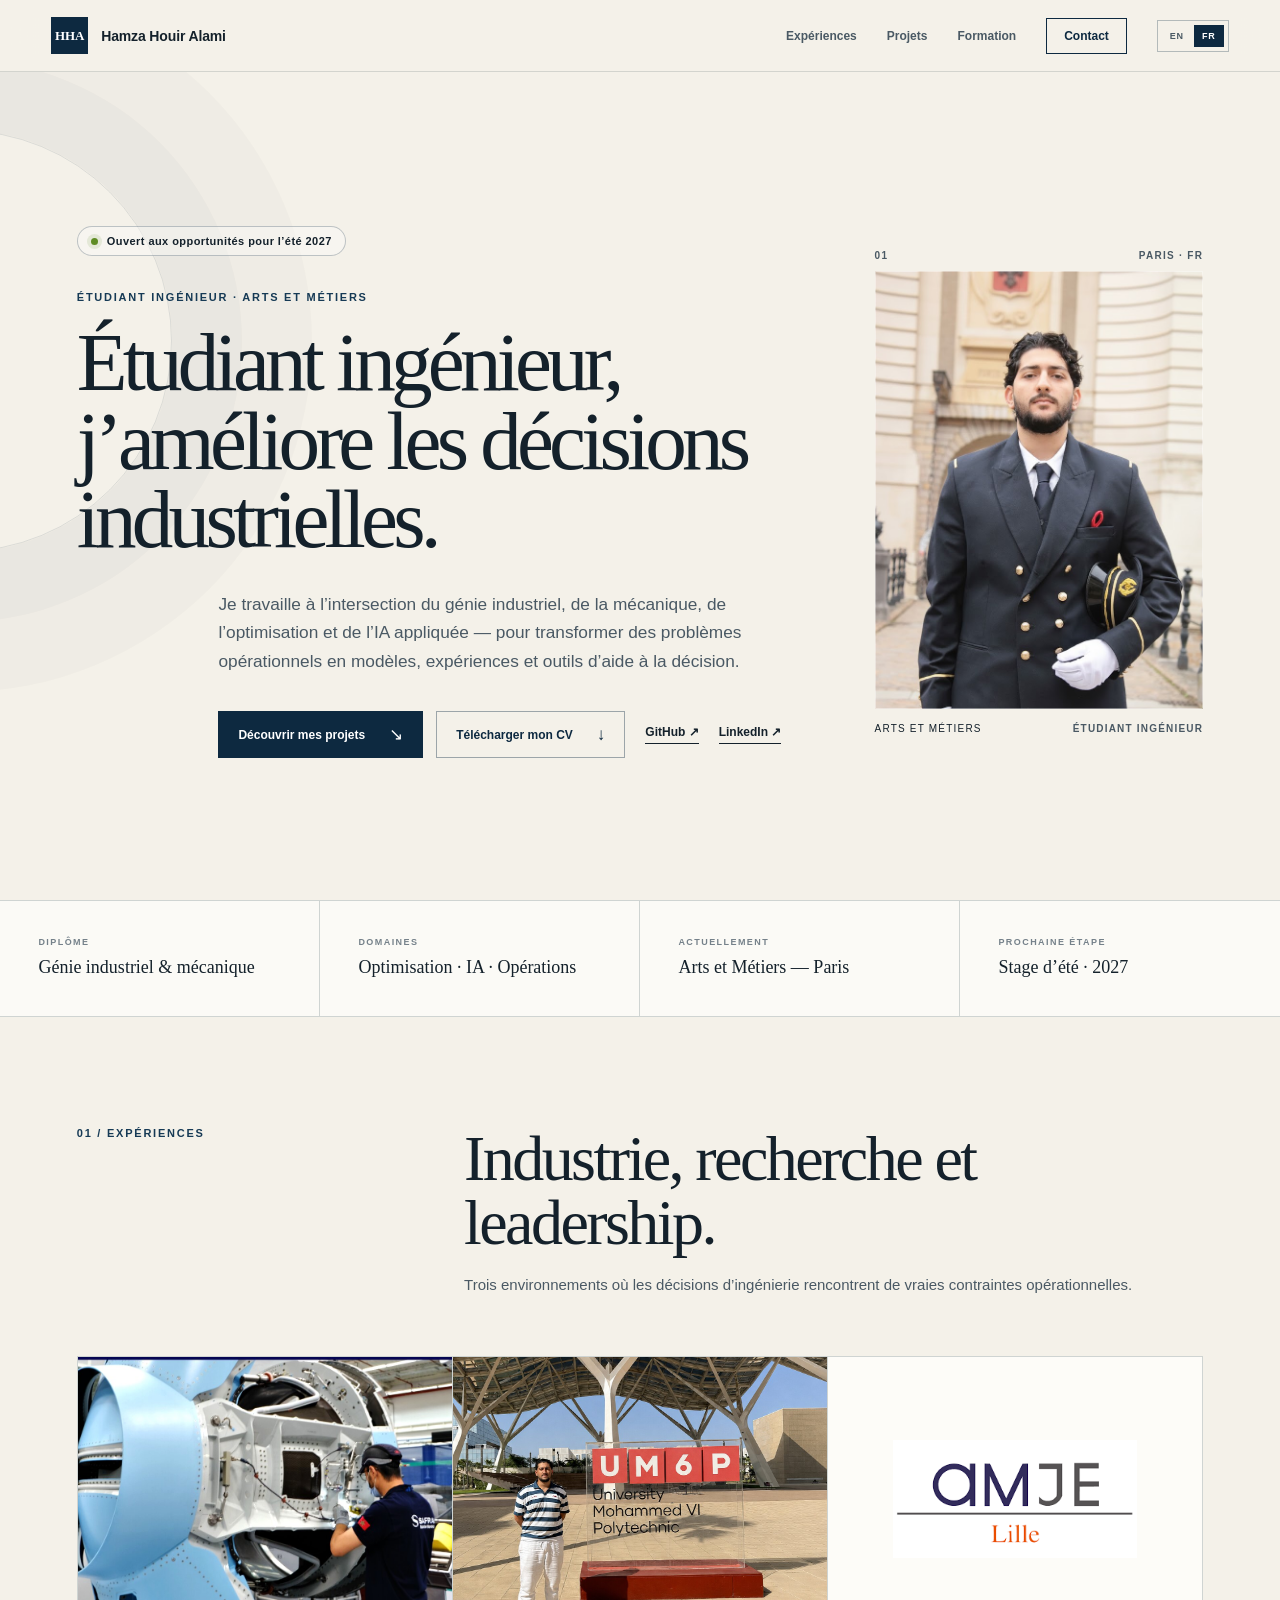
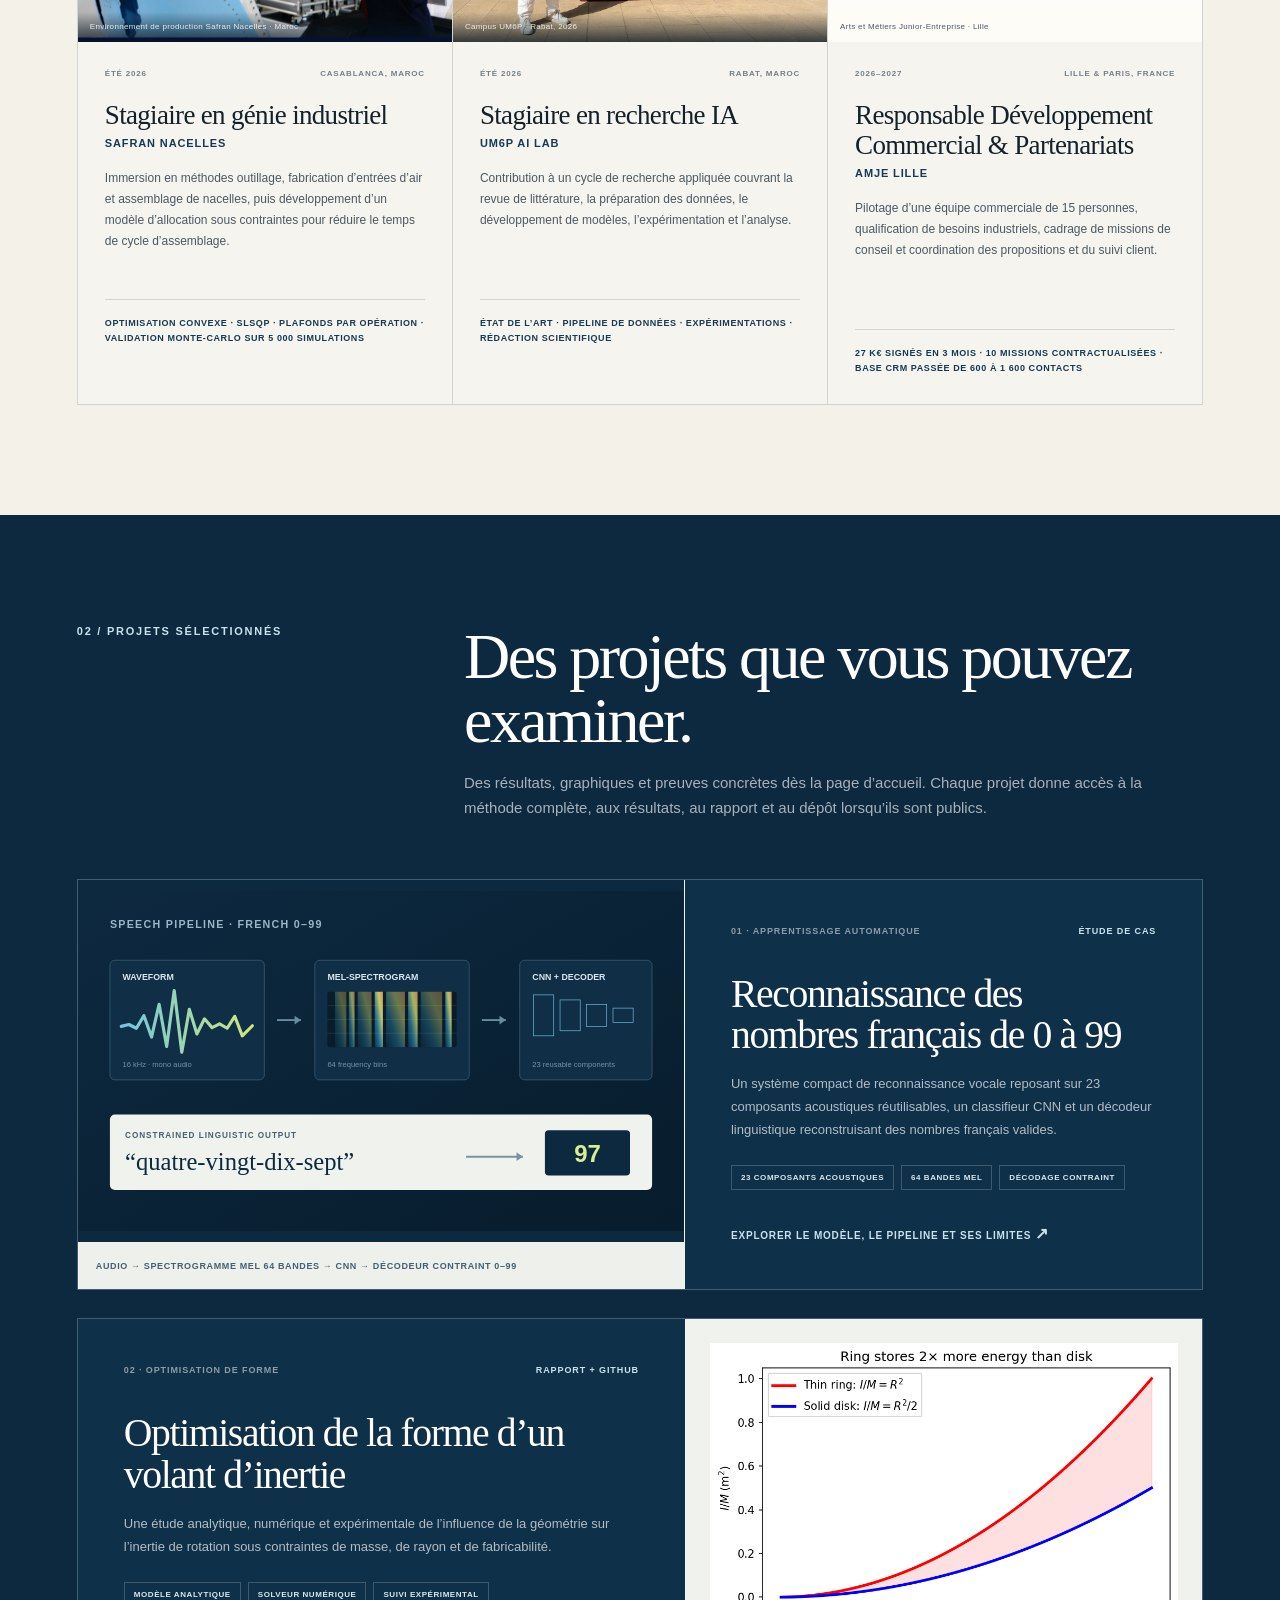
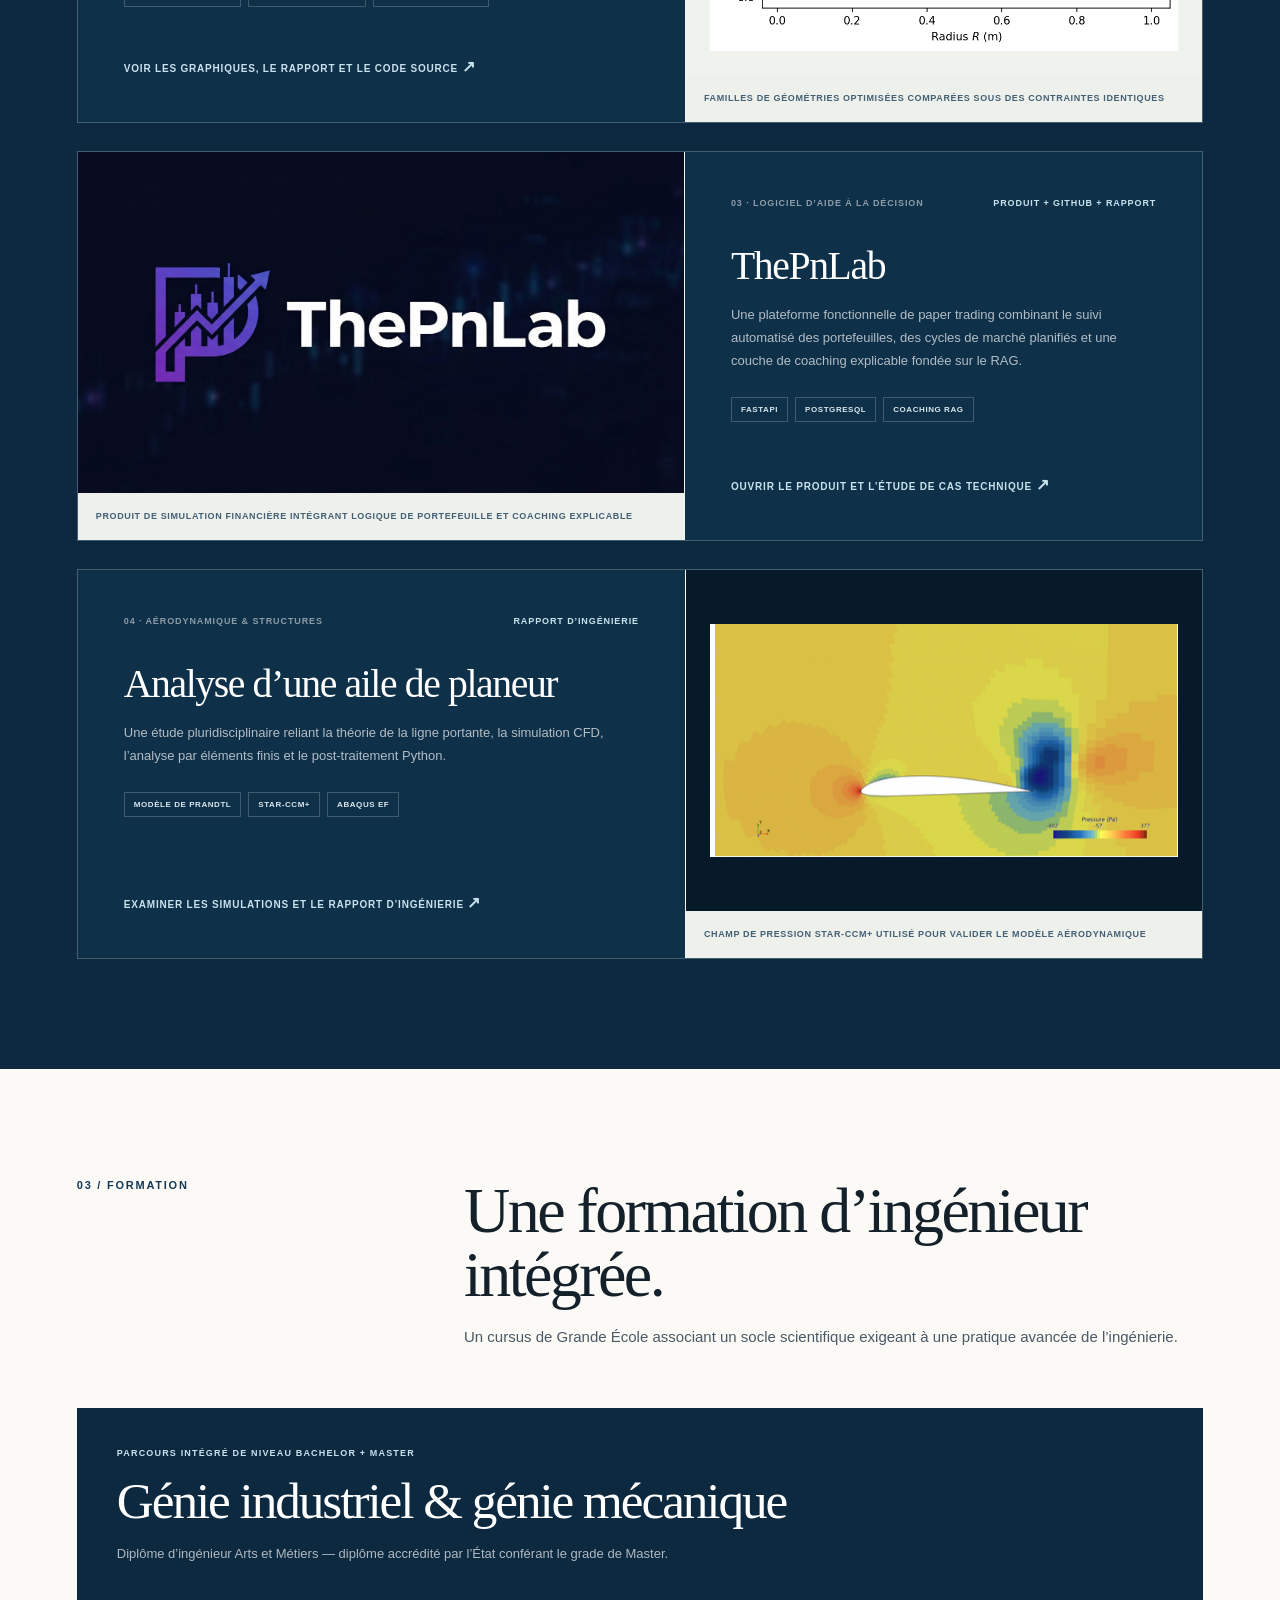
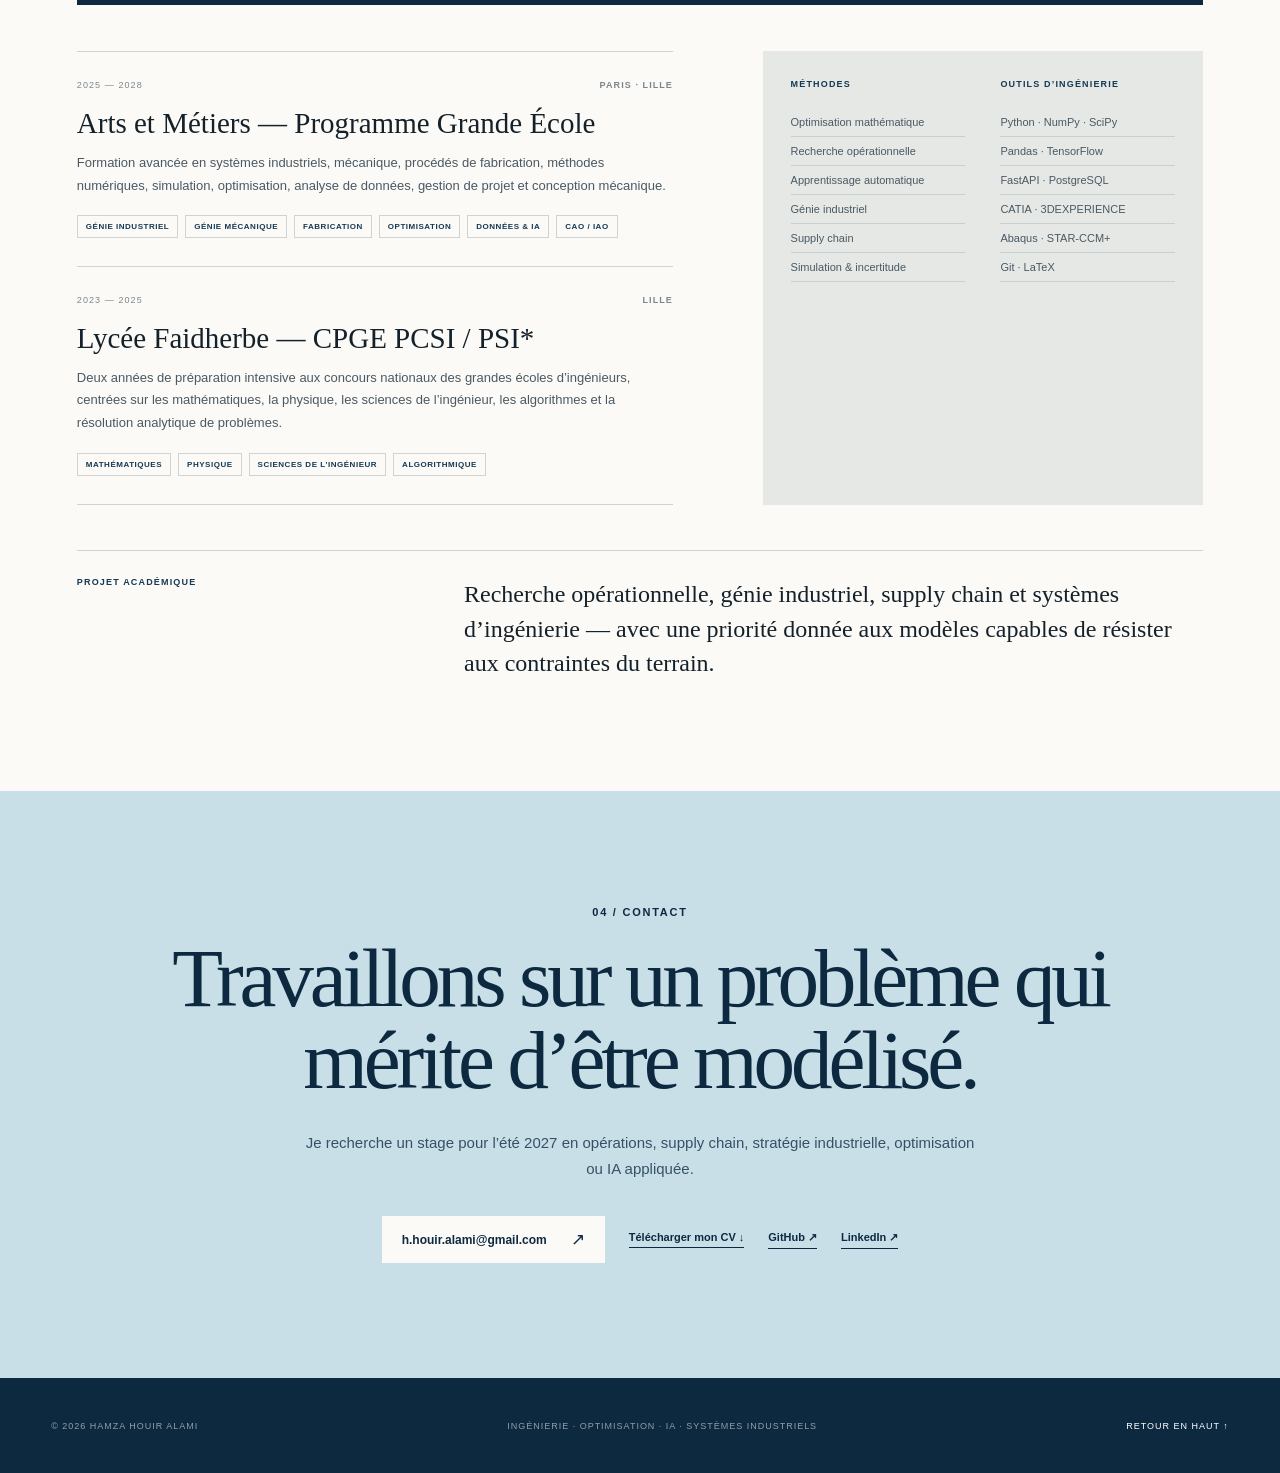
==== fr/index.html @ a4785468 "Add bilingual navigation and downloadable resume" ====
<!doctype html>
<html lang="fr">
<head>
  <meta charset="utf-8">
  <meta name="viewport" content="width=device-width, initial-scale=1">
  <title>Hamza Houir Alami — Étudiant ingénieur</title>
  <meta name="description" content="Étudiant ingénieur à Arts et Métiers, spécialisé en génie industriel, mécanique, optimisation et intelligence artificielle appliquée.">
  <meta name="theme-color" content="#0d2940">
  <meta property="og:title" content="Hamza Houir Alami — Étudiant ingénieur">
  <meta property="og:description" content="Génie industriel, mécanique, optimisation et intelligence artificielle appliquée.">
  <meta property="og:type" content="website">
  <meta property="og:url" content="https://hamza-67.github.io/fr/">
  <meta property="og:image" content="../hamza.jpg">
  <meta name="twitter:card" content="summary_large_image">
  <link rel="alternate" hreflang="en" href="https://hamza-67.github.io/">
  <link rel="alternate" hreflang="fr" href="https://hamza-67.github.io/fr/">
  <link rel="alternate" hreflang="x-default" href="https://hamza-67.github.io/">
  <link rel="stylesheet" href="../styles.css?v=7">
  <script type="application/ld+json">
  {
    "@context": "https://schema.org",
    "@type": "Person",
    "name": "Hamza Houir Alami",
    "jobTitle": "Étudiant ingénieur",
    "email": "mailto:h.houir.alami@gmail.com",
    "url": "https://hamza-67.github.io/fr/",
    "sameAs": ["https://github.com/Hamza-67", "https://fr.linkedin.com/in/hamza-houir-alami-016a88372"],
    "affiliation": {"@type": "CollegeOrUniversity", "name": "Arts et Métiers"},
    "knowsAbout": ["Génie industriel", "Génie mécanique", "Recherche opérationnelle", "Intelligence artificielle", "Optimisation", "Supply chain"]
  }
  </script>
</head>
<body>
  <a class="skip-link" href="#main">Aller au contenu</a>
  <header class="site-header">
    <a class="brand" href="#top" aria-label="Hamza Houir Alami — accueil"><span>HHA</span><strong>Hamza Houir Alami</strong></a>
    <nav aria-label="Navigation principale">
      <a href="#experience">Expériences</a><a href="#work">Projets</a><a href="#academics">Formation</a><a class="nav-contact" href="mailto:h.houir.alami@gmail.com">Contact</a>
      <span class="language-switch" aria-label="Langue"><a href="/" lang="en">EN</a><a class="active" href="/fr/" lang="fr" aria-current="page">FR</a></span>
    </nav>
  </header>

  <main id="main">
    <section class="hero" id="top">
      <div class="hero-copy">
        <div class="status-pill"><i></i> Ouvert aux opportunités pour l’été 2027</div>
        <p class="kicker">Étudiant ingénieur · Arts et Métiers</p>
        <h1>Étudiant ingénieur, j’améliore les décisions industrielles.</h1>
        <p class="hero-lead">Je travaille à l’intersection du génie industriel, de la mécanique, de l’optimisation et de l’IA appliquée — pour transformer des problèmes opérationnels en modèles, expériences et outils d’aide à la décision.</p>
        <div class="hero-actions">
          <a class="button button-primary" href="#work">Découvrir mes projets <span>↘</span></a>
          <a class="button button-secondary" href="../assets/Hamza_Houir_Alami_CV.pdf" download>Télécharger mon CV <span>↓</span></a>
          <a class="text-link" href="https://github.com/Hamza-67" target="_blank" rel="noreferrer">GitHub ↗</a>
          <a class="text-link" href="https://fr.linkedin.com/in/hamza-houir-alami-016a88372" target="_blank" rel="noreferrer">LinkedIn ↗</a>
        </div>
      </div>
      <div class="hero-portrait-wrap">
        <div class="portrait-index"><span>01</span><span>PARIS · FR</span></div>
        <div class="portrait-frame"><img src="../hamza.jpg" alt="Hamza Houir Alami"></div>
        <div class="portrait-caption"><span>Arts et Métiers</span><strong>Étudiant ingénieur</strong></div>
      </div>
    </section>

    <section class="proof-strip" aria-label="Résumé du profil">
      <div><span>Diplôme</span><strong>Génie industriel &amp; mécanique</strong></div>
      <div><span>Domaines</span><strong>Optimisation · IA · Opérations</strong></div>
      <div><span>Actuellement</span><strong>Arts et Métiers — Paris</strong></div>
      <div><span>Prochaine étape</span><strong>Stage d’été · 2027</strong></div>
    </section>

    <section class="section" id="experience">
      <div class="section-heading">
        <p>01 / Expériences</p><h2>Industrie, recherche et leadership.</h2><span>Trois environnements où les décisions d’ingénierie rencontrent de vraies contraintes opérationnelles.</span>
      </div>
      <div class="experience-cards">
        <article class="experience-card">
          <figure class="experience-media">
            <img src="../assets/experience-safran.jpg" alt="Technicien Safran Nacelles travaillant sur une nacelle d’avion" loading="lazy">
            <figcaption>Environnement de production Safran Nacelles · Maroc</figcaption>
          </figure>
          <div class="experience-card-copy">
            <div class="experience-meta"><span>Été 2026</span><span>Casablanca, Maroc</span></div>
            <h3>Stagiaire en génie industriel</h3><p class="experience-org">Safran Nacelles</p>
            <p>Immersion en méthodes outillage, fabrication d’entrées d’air et assemblage de nacelles, puis développement d’un modèle d’allocation sous contraintes pour réduire le temps de cycle d’assemblage.</p>
            <strong>Optimisation convexe · SLSQP · plafonds par opération · validation Monte-Carlo sur 5 000 simulations</strong>
          </div>
        </article>

        <article class="experience-card">
          <figure class="experience-media experience-media-portrait">
            <img src="../assets/experience-um6p.jpg" alt="Hamza Houir Alami sur le campus de l’UM6P à Rabat" loading="lazy">
            <figcaption>Campus UM6P · Rabat, 2026</figcaption>
          </figure>
          <div class="experience-card-copy">
            <div class="experience-meta"><span>Été 2026</span><span>Rabat, Maroc</span></div>
            <h3>Stagiaire en recherche IA</h3><p class="experience-org">UM6P AI Lab</p>
            <p>Contribution à un cycle de recherche appliquée couvrant la revue de littérature, la préparation des données, le développement de modèles, l’expérimentation et l’analyse.</p>
            <strong>État de l’art · pipeline de données · expérimentations · rédaction scientifique</strong>
          </div>
        </article>

        <article class="experience-card">
          <figure class="experience-media experience-media-logo">
            <img src="../assets/experience-amje.png" alt="Logo AMJE Lille" loading="lazy">
            <figcaption>Arts et Métiers Junior-Entreprise · Lille</figcaption>
          </figure>
          <div class="experience-card-copy">
            <div class="experience-meta"><span>2026–2027</span><span>Lille &amp; Paris, France</span></div>
            <h3>Responsable Développement Commercial &amp; Partenariats</h3><p class="experience-org">AMJE Lille</p>
            <p>Pilotage d’une équipe commerciale de 15 personnes, qualification de besoins industriels, cadrage de missions de conseil et coordination des propositions et du suivi client.</p>
            <strong>27 k€ signés en 3 mois · 10 missions contractualisées · base CRM passée de 600 à 1 600 contacts</strong>
          </div>
        </article>
      </div>
    </section>

    <section class="section work-section" id="work">
      <div class="section-heading light">
        <p>02 / Projets sélectionnés</p><h2>Des projets que vous pouvez examiner.</h2><span>Des résultats, graphiques et preuves concrètes dès la page d’accueil. Chaque projet donne accès à la méthode complète, aux résultats, au rapport et au dépôt lorsqu’ils sont publics.</span>
      </div>
      <div class="project-showcase">
        <a class="project-feature" href="projects/speech-recognition.html">
          <figure class="project-feature-media project-feature-graphic">
            <img src="../assets/cnn-mel-pipeline.svg" alt="Onde audio transformée en spectrogramme mel puis décodée par un CNN" loading="lazy">
            <figcaption>Audio → spectrogramme mel 64 bandes → CNN → décodeur contraint 0–99</figcaption>
          </figure>
          <div class="project-feature-copy"><div class="project-feature-meta"><span>01 · Apprentissage automatique</span><b>Étude de cas</b></div><h3>Reconnaissance des nombres français de 0 à 99</h3><p>Un système compact de reconnaissance vocale reposant sur 23 composants acoustiques réutilisables, un classifieur CNN et un décodeur linguistique reconstruisant des nombres français valides.</p><ul><li>23 composants acoustiques</li><li>64 bandes mel</li><li>Décodage contraint</li></ul><strong>Explorer le modèle, le pipeline et ses limites <em>↗</em></strong></div>
        </a>

        <a class="project-feature project-feature-reverse" href="projects/flywheel.html">
          <figure class="project-feature-media project-feature-graphic">
            <img src="../assets/flywheel-shapes.png" alt="Comparaison de géométries optimisées de volant d’inertie" loading="lazy">
            <figcaption>Familles de géométries optimisées comparées sous des contraintes identiques</figcaption>
          </figure>
          <div class="project-feature-copy"><div class="project-feature-meta"><span>02 · Optimisation de forme</span><b>Rapport + GitHub</b></div><h3>Optimisation de la forme d’un volant d’inertie</h3><p>Une étude analytique, numérique et expérimentale de l’influence de la géométrie sur l’inertie de rotation sous contraintes de masse, de rayon et de fabricabilité.</p><ul><li>Modèle analytique</li><li>Solveur numérique</li><li>Suivi expérimental</li></ul><strong>Voir les graphiques, le rapport et le code source <em>↗</em></strong></div>
        </a>

        <a class="project-feature" href="projects/thepnlab.html">
          <figure class="project-feature-media project-feature-photo">
            <img src="../assets/thepnlab-cover.jpg" alt="Interface de la plateforme de simulation ThePnLab" loading="lazy">
            <figcaption>Produit de simulation financière intégrant logique de portefeuille et coaching explicable</figcaption>
          </figure>
          <div class="project-feature-copy"><div class="project-feature-meta"><span>03 · Logiciel d’aide à la décision</span><b>Produit + GitHub + rapport</b></div><h3>ThePnLab</h3><p>Une plateforme fonctionnelle de paper trading combinant le suivi automatisé des portefeuilles, des cycles de marché planifiés et une couche de coaching explicable fondée sur le RAG.</p><ul><li>FastAPI</li><li>PostgreSQL</li><li>Coaching RAG</li></ul><strong>Ouvrir le produit et l’étude de cas technique <em>↗</em></strong></div>
        </a>

        <a class="project-feature project-feature-reverse" href="projects/glider.html">
          <figure class="project-feature-media project-feature-graphic project-feature-dark">
            <img src="../assets/glider-cfd.png" alt="Distribution de pression STAR-CCM+ autour d’une aile de planeur" loading="lazy">
            <figcaption>Champ de pression STAR-CCM+ utilisé pour valider le modèle aérodynamique</figcaption>
          </figure>
          <div class="project-feature-copy"><div class="project-feature-meta"><span>04 · Aérodynamique &amp; structures</span><b>Rapport d’ingénierie</b></div><h3>Analyse d’une aile de planeur</h3><p>Une étude pluridisciplinaire reliant la théorie de la ligne portante, la simulation CFD, l’analyse par éléments finis et le post-traitement Python.</p><ul><li>Modèle de Prandtl</li><li>STAR-CCM+</li><li>Abaqus EF</li></ul><strong>Examiner les simulations et le rapport d’ingénierie <em>↗</em></strong></div>
        </a>
      </div>
    </section>

    <section class="section academics-section" id="academics">
      <div class="section-heading"><p>03 / Formation</p><h2>Une formation d’ingénieur intégrée.</h2><span>Un cursus de Grande École associant un socle scientifique exigeant à une pratique avancée de l’ingénierie.</span></div>
      <div class="degree-banner">
        <span>Parcours intégré de niveau Bachelor + Master</span><h3>Génie industriel &amp; génie mécanique</h3><p>Diplôme d’ingénieur Arts et Métiers — diplôme accrédité par l’État conférant le grade de Master.</p>
      </div>
      <div class="academics-grid">
        <div class="education-list">
          <article>
            <div><span>2025 — 2028</span><b>Paris · Lille</b></div><h3>Arts et Métiers — Programme Grande École</h3>
            <p>Formation avancée en systèmes industriels, mécanique, procédés de fabrication, méthodes numériques, simulation, optimisation, analyse de données, gestion de projet et conception mécanique.</p>
            <ul class="academic-tags"><li>Génie industriel</li><li>Génie mécanique</li><li>Fabrication</li><li>Optimisation</li><li>Données &amp; IA</li><li>CAO / IAO</li></ul>
          </article>
          <article>
            <div><span>2023 — 2025</span><b>Lille</b></div><h3>Lycée Faidherbe — CPGE PCSI / PSI*</h3>
            <p>Deux années de préparation intensive aux concours nationaux des grandes écoles d’ingénieurs, centrées sur les mathématiques, la physique, les sciences de l’ingénieur, les algorithmes et la résolution analytique de problèmes.</p>
            <ul class="academic-tags"><li>Mathématiques</li><li>Physique</li><li>Sciences de l’ingénieur</li><li>Algorithmique</li></ul>
          </article>
        </div>
        <aside class="skills-panel" aria-label="Compétences académiques">
          <div><span>Méthodes</span><ul><li>Optimisation mathématique</li><li>Recherche opérationnelle</li><li>Apprentissage automatique</li><li>Génie industriel</li><li>Supply chain</li><li>Simulation &amp; incertitude</li></ul></div>
          <div><span>Outils d’ingénierie</span><ul><li>Python · NumPy · SciPy</li><li>Pandas · TensorFlow</li><li>FastAPI · PostgreSQL</li><li>CATIA · 3DEXPERIENCE</li><li>Abaqus · STAR-CCM+</li><li>Git · LaTeX</li></ul></div>
        </aside>
      </div>
      <div class="graduate-note"><span>Projet académique</span><p>Recherche opérationnelle, génie industriel, supply chain et systèmes d’ingénierie — avec une priorité donnée aux modèles capables de résister aux contraintes du terrain.</p></div>
    </section>

    <section class="contact-section" id="contact">
      <p>04 / Contact</p><h2>Travaillons sur un problème qui mérite d’être modélisé.</h2><p class="contact-copy">Je recherche un stage pour l’été 2027 en opérations, supply chain, stratégie industrielle, optimisation ou IA appliquée.</p>
      <div class="contact-actions"><a class="button button-light" href="mailto:h.houir.alami@gmail.com">h.houir.alami@gmail.com <span>↗</span></a><a href="../assets/Hamza_Houir_Alami_CV.pdf" download>Télécharger mon CV ↓</a><a href="https://github.com/Hamza-67" target="_blank" rel="noreferrer">GitHub ↗</a><a href="https://fr.linkedin.com/in/hamza-houir-alami-016a88372" target="_blank" rel="noreferrer">LinkedIn ↗</a></div>
    </section>
  </main>

  <footer><span>© 2026 Hamza Houir Alami</span><span>Ingénierie · Optimisation · IA · Systèmes industriels</span><a href="#top">Retour en haut ↑</a></footer>
</body>
</html>
---- styles.css ----
:root {
  --ink: #14212b;
  --ink-soft: #4a5964;
  --paper: #f4f1e9;
  --paper-light: #fbfaf6;
  --navy: #0d2940;
  --navy-2: #163a55;
  --blue: #5d9fbe;
  --blue-light: #c8e2ed;
  --line: #cfd4d2;
  --lime: #c8df87;
  --white: #fff;
  --serif: Georgia, "Times New Roman", serif;
  --sans: Arial, Helvetica, sans-serif;
}

* { box-sizing: border-box; }
html { scroll-behavior: smooth; }
body { margin: 0; background: var(--paper); color: var(--ink); font-family: var(--sans); }
a { color: inherit; text-decoration: none; }
img { display: block; max-width: 100%; }
button, a { -webkit-tap-highlight-color: transparent; }

.skip-link { position: fixed; top: 10px; left: 10px; z-index: 100; padding: 10px 14px; background: var(--navy); color: white; font-size: 12px; font-weight: 700; transform: translateY(-160%); }
.skip-link:focus { transform: translateY(0); }

.site-header { position: sticky; top: 0; z-index: 30; height: 72px; padding: 0 4vw; display: flex; align-items: center; justify-content: space-between; background: rgba(244,241,233,.93); border-bottom: 1px solid rgba(20,33,43,.14); backdrop-filter: blur(16px); }
.brand { display: flex; align-items: center; gap: 13px; }
.brand > span { width: 37px; height: 37px; display: grid; place-items: center; background: var(--navy); color: white; font: 600 13px var(--serif); }
.brand strong { font-size: 14px; letter-spacing: -.01em; }
.site-header nav { display: flex; align-items: center; gap: 30px; }
.site-header nav a { font-size: 12px; font-weight: 700; color: var(--ink-soft); }
.site-header nav a:hover { color: var(--navy); }
.language-switch { padding: 4px; display: inline-flex; align-items: center; gap: 2px; border: 1px solid rgba(13,41,64,.28); }
.site-header nav .language-switch a { min-width: 30px; padding: 6px 7px; text-align: center; color: var(--ink-soft); font-size: 9px; letter-spacing: .08em; }
.site-header nav .language-switch a.active { color: white; background: var(--navy); }
.site-header .nav-contact { padding: 10px 17px; border: 1px solid var(--navy); color: var(--navy); }
.site-header .nav-contact:hover { color: white; background: var(--navy); }

.hero { min-height: calc(100vh - 72px); max-width: 1440px; margin: 0 auto; padding: 7vw 6vw 6vw; display: grid; grid-template-columns: minmax(0,1.25fr) minmax(310px,.58fr); align-items: center; gap: 7vw; position: relative; overflow: hidden; }
.hero::before { content: ""; position: absolute; width: 420px; height: 420px; border: 1px solid rgba(13,41,64,.11); border-radius: 50%; left: -250px; top: 7%; box-shadow: 0 0 0 70px rgba(13,41,64,.025), 0 0 0 140px rgba(13,41,64,.02); }
.hero-copy { position: relative; z-index: 2; }
.status-pill { width: max-content; display: flex; align-items: center; gap: 9px; padding: 8px 13px; margin-bottom: 35px; border: 1px solid rgba(13,41,64,.25); border-radius: 999px; font-size: 11px; font-weight: 700; letter-spacing: .04em; background: rgba(255,255,255,.32); }
.status-pill i { width: 7px; height: 7px; background: #5f8c24; border-radius: 50%; box-shadow: 0 0 0 4px rgba(95,140,36,.12); }
.kicker, .section-heading > p, .contact-section > p:first-child { margin: 0 0 20px; color: var(--navy-2); font-size: 11px; font-weight: 800; text-transform: uppercase; letter-spacing: .16em; }
.hero h1 { max-width: 900px; margin: 0; font: 400 clamp(54px,6.5vw,100px)/.94 var(--serif); letter-spacing: -.058em; }
.hero-lead { max-width: 760px; margin: 32px 0 0; padding-left: 20%; color: var(--ink-soft); font: 400 clamp(16px,1.35vw,20px)/1.65 var(--sans); }
.hero-actions { margin: 36px 0 0 20%; display: flex; align-items: center; gap: 13px; flex-wrap: wrap; }
.button { min-height: 47px; padding: 0 19px; display: inline-flex; align-items: center; justify-content: center; gap: 24px; font-size: 12px; font-weight: 800; transition: .2s ease; }
.button span { font-size: 17px; font-weight: 400; }
.button-primary { background: var(--navy); color: white; border: 1px solid var(--navy); }
.button-primary:hover { background: var(--navy-2); transform: translateY(-2px); }
.button-secondary { border: 1px solid rgba(13,41,64,.38); color: var(--navy); }
.button-secondary:hover { background: var(--paper-light); transform: translateY(-2px); }
.text-link { margin-left: 7px; font-size: 12px; font-weight: 800; border-bottom: 1px solid var(--ink); padding-bottom: 4px; }
.hero-portrait-wrap { position: relative; align-self: center; }
.portrait-index { display: flex; justify-content: space-between; margin-bottom: 10px; font-size: 10px; font-weight: 800; letter-spacing: .13em; color: var(--ink-soft); }
.portrait-frame { position: relative; aspect-ratio: 3/4; overflow: hidden; background: #d6d0c4; }
.portrait-frame::after { content: ""; position: absolute; inset: 0; box-shadow: inset 0 0 0 1px rgba(255,255,255,.4); }
.portrait-frame img { width: 100%; height: 100%; object-fit: cover; object-position: 50% 34%; }
.portrait-caption { margin-top: 14px; display: flex; justify-content: space-between; gap: 10px; font-size: 10px; text-transform: uppercase; letter-spacing: .12em; }
.portrait-caption strong { color: var(--ink-soft); }

.proof-strip { display: grid; grid-template-columns: repeat(4,1fr); border-top: 1px solid var(--line); border-bottom: 1px solid var(--line); background: var(--paper-light); }
.proof-strip > div { min-height: 115px; padding: 28px 3vw; display: flex; flex-direction: column; justify-content: center; border-right: 1px solid var(--line); }
.proof-strip > div:last-child { border-right: 0; }
.proof-strip span { margin-bottom: 9px; color: #75818a; font-size: 9px; font-weight: 800; letter-spacing: .16em; text-transform: uppercase; }
.proof-strip strong { font: 400 18px/1.3 var(--serif); }

.section { padding: 110px 6vw; }
.section-heading { max-width: 1180px; margin: 0 auto 58px; display: grid; grid-template-columns: .42fr 1fr; column-gap: 6vw; }
.section-heading > p { grid-row: span 2; }
.section-heading h2 { max-width: 850px; margin: 0 0 17px; font: 400 clamp(44px,5vw,76px)/1 var(--serif); letter-spacing: -.04em; }
.section-heading > span { max-width: 720px; color: var(--ink-soft); font-size: 15px; line-height: 1.7; }

.experience-cards { max-width: 1180px; margin: 0 auto; display: grid; grid-template-columns: repeat(3,1fr); border-top: 1px solid var(--line); border-left: 1px solid var(--line); }
.experience-card { min-width: 0; border-right: 1px solid var(--line); border-bottom: 1px solid var(--line); background: rgba(255,255,255,.2); }
.experience-media { height: 285px; margin: 0; position: relative; overflow: hidden; background: #d8d8d2; }
.experience-media img { width: 100%; height: 100%; object-fit: cover; }
.experience-media-portrait img { object-position: 50% 43%; }
.experience-media-logo { display: grid; place-items: center; padding: 65px; background: #fdfcf8; }
.experience-media-logo img { width: 100%; height: auto; object-fit: contain; }
.experience-media figcaption { position: absolute; left: 0; right: 0; bottom: 0; padding: 9px 12px; color: rgba(255,255,255,.86); background: linear-gradient(transparent,rgba(6,21,32,.78)); font-size: 8px; line-height: 1.4; letter-spacing: .04em; }
.experience-media-logo figcaption { color: var(--ink-soft); background: rgba(253,252,248,.92); }
.experience-media figcaption a { text-decoration: underline; text-underline-offset: 2px; }
.experience-card-copy { padding: 27px; }
.experience-meta { display: flex; justify-content: space-between; gap: 12px; color: #738089; font-size: 8px; text-transform: uppercase; font-weight: 800; letter-spacing: .1em; }
.experience-card h3 { margin: 22px 0 7px; font: 400 27px/1.12 var(--serif); letter-spacing: -.025em; }
.experience-org { margin: 0 0 19px; color: var(--navy-2); font-size: 11px; font-weight: 800; text-transform: uppercase; letter-spacing: .08em; }
.experience-card-copy > p:not(.experience-org) { min-height: 112px; margin: 0 0 19px; color: var(--ink-soft); font-size: 12px; line-height: 1.75; }
.experience-card-copy > strong { display: block; padding-top: 16px; border-top: 1px solid var(--line); color: var(--navy-2); font-size: 9px; line-height: 1.7; text-transform: uppercase; letter-spacing: .065em; }

.work-section { background: var(--navy); color: white; }
.section-heading.light > p { color: var(--blue-light); }
.section-heading.light > span { color: rgba(255,255,255,.64); }
.project-showcase { max-width: 1180px; margin: 0 auto; display: grid; gap: 28px; }
.project-feature { min-width: 0; min-height: 390px; display: grid; grid-template-columns: 1.08fr .92fr; overflow: hidden; border: 1px solid rgba(255,255,255,.22); background: #0f3049; transition: transform .22s ease, border-color .22s ease, background .22s ease; }
.project-feature:hover { transform: translateY(-4px); border-color: rgba(207,231,127,.65); background: #123650; }
.project-feature-reverse .project-feature-media { order: 2; border-right: 0; border-left: 1px solid rgba(255,255,255,.16); }
.project-feature-media { position: relative; min-width: 0; margin: 0; display: grid; grid-template-rows: 1fr auto; overflow: hidden; border-right: 1px solid rgba(255,255,255,.16); background: #f0f2ed; }
.project-feature-media img { width: 100%; height: 100%; min-height: 320px; object-fit: cover; }
.project-feature-graphic img { padding: 24px; object-fit: contain; background: #f0f2ed; }
.project-feature:first-child .project-feature-graphic img { padding: 0; background: #0d2940; }
.project-feature-dark img { background: #071a29; }
.project-feature-media figcaption { min-height: 47px; padding: 13px 18px; display: flex; align-items: center; color: #436074; background: #eef0ec; font-size: 9px; font-weight: 800; line-height: 1.4; letter-spacing: .07em; text-transform: uppercase; }
.project-feature-copy { min-width: 0; padding: 46px; display: flex; flex-direction: column; }
.project-feature-meta { display: flex; justify-content: space-between; gap: 20px; color: rgba(255,255,255,.52); font-size: 9px; font-weight: 800; letter-spacing: .1em; text-transform: uppercase; }
.project-feature-meta b { color: var(--blue-light); font-weight: 800; }
.project-feature h3 { max-width: 520px; margin: 38px 0 17px; font: 400 clamp(34px,3.1vw,47px)/1.04 var(--serif); letter-spacing: -.035em; }
.project-feature p { max-width: 560px; margin: 0; color: rgba(255,255,255,.68); font-size: 13px; line-height: 1.75; }
.project-feature ul { display: flex; flex-wrap: wrap; gap: 7px; margin: 24px 0 34px; padding: 0; list-style: none; }
.project-feature li { padding: 7px 9px; border: 1px solid rgba(255,255,255,.2); color: #d9e7ed; font-size: 8px; font-weight: 800; letter-spacing: .07em; text-transform: uppercase; }
.project-feature-copy > strong { margin-top: auto; color: var(--blue-light); font-size: 10px; letter-spacing: .08em; text-transform: uppercase; }
.project-feature-copy > strong em { font-style: normal; font-size: 16px; }

.academics-section { background: var(--paper-light); }
.degree-banner { max-width: 1180px; margin: 0 auto 46px; padding: 40px; background: var(--navy); color: white; }
.degree-banner > span { display: block; margin-bottom: 16px; color: var(--blue-light); font-size: 9px; text-transform: uppercase; font-weight: 800; letter-spacing: .13em; }
.degree-banner h3 { max-width: 900px; margin: 0 0 16px; font: 400 clamp(36px,4vw,58px)/1.05 var(--serif); letter-spacing: -.04em; }
.degree-banner p { margin: 0; color: rgba(255,255,255,.67); font-size: 13px; line-height: 1.7; }
.degree-banner p b { color: white; }
.academics-grid { max-width: 1180px; margin: 0 auto; display: grid; grid-template-columns: 1.15fr .85fr; gap: 7vw; }
.education-list { border-top: 1px solid var(--line); }
.education-list article { padding: 28px 0; border-bottom: 1px solid var(--line); }
.education-list article > div { display: flex; justify-content: space-between; color: #7b868d; font-size: 9px; text-transform: uppercase; letter-spacing: .12em; }
.education-list article > div b { font-weight: 700; }
.education-list h3 { margin: 17px 0 11px; font: 400 29px/1.15 var(--serif); }
.education-list p { max-width: 690px; margin: 0; color: var(--ink-soft); font-size: 13px; line-height: 1.75; }
.academic-tags { display: flex; flex-wrap: wrap; gap: 7px; margin: 18px 0 0; padding: 0; list-style: none; }
.academic-tags li { padding: 6px 8px; border: 1px solid var(--line); color: var(--navy-2); font-size: 8px; font-weight: 800; text-transform: uppercase; letter-spacing: .065em; }
.skills-panel { display: grid; grid-template-columns: 1fr 1fr; gap: 35px; padding: 28px; background: #e5e8e5; }
.skills-panel > div > span { display: block; margin-bottom: 19px; color: var(--navy-2); font-size: 9px; font-weight: 800; text-transform: uppercase; letter-spacing: .13em; }
.skills-panel ul { margin: 0; padding: 0; list-style: none; }
.skills-panel li { padding: 8px 0; border-bottom: 1px solid rgba(13,41,64,.13); color: var(--ink-soft); font-size: 11px; }
.graduate-note { max-width: 1180px; margin: 45px auto 0; padding: 26px 0 0; display: grid; grid-template-columns: .42fr 1fr; gap: 6vw; border-top: 1px solid var(--line); }
.graduate-note span { color: var(--navy-2); font-size: 9px; font-weight: 800; text-transform: uppercase; letter-spacing: .13em; }
.graduate-note p { max-width: 780px; margin: 0; font: 400 24px/1.45 var(--serif); }

.contact-section { padding: 115px 6vw; text-align: center; background: #c9dfe8; color: var(--navy); }
.contact-section > p:first-child { color: var(--navy); }
.contact-section h2 { max-width: 950px; margin: 0 auto; font: 400 clamp(50px,6.5vw,96px)/.98 var(--serif); letter-spacing: -.05em; }
.contact-copy { max-width: 680px; margin: 29px auto 35px; color: #365166; font-size: 15px; line-height: 1.7; }
.contact-actions { display: flex; align-items: center; justify-content: center; gap: 24px; flex-wrap: wrap; }
.contact-actions > a:not(.button) { font-size: 11px; font-weight: 800; border-bottom: 1px solid var(--navy); padding-bottom: 4px; }
.button-light { background: var(--paper-light); border: 1px solid var(--paper-light); }
.button-light:hover { transform: translateY(-2px); background: white; }
footer { min-height: 95px; padding: 25px 4vw; display: flex; align-items: center; justify-content: space-between; gap: 20px; background: var(--navy); color: rgba(255,255,255,.55); font-size: 9px; text-transform: uppercase; letter-spacing: .11em; }
footer a { color: white; }

@media (max-width: 1080px) {
  .experience-cards { grid-template-columns: 1fr 1fr; }
  .experience-card:last-child { grid-column: span 2; display: grid; grid-template-columns: 1fr 1fr; }
  .experience-card:last-child .experience-media { height: auto; min-height: 320px; }
  .project-feature { grid-template-columns: 1fr 1fr; }
  .project-feature-copy { padding: 36px; }
  .project-feature-media img { min-height: 300px; }
}

@media (max-width: 820px) {
  .hero { grid-template-columns: 1fr 300px; gap: 45px; }
  .hero-lead, .hero-actions { padding-left: 6%; margin-left: 0; }
  .academics-grid { grid-template-columns: 1fr; }
}

@media (max-width: 740px) {
  .site-header { height: 64px; padding: 0 20px; }
  .brand strong { display: none; }
  .site-header nav { gap: 16px; }
  .site-header nav a:not(.nav-contact) { display: none; }
  .site-header nav .language-switch a { display: block; }
  .site-header nav { gap: 9px; }
  .site-header .nav-contact { padding: 8px 14px; }
  .hero { min-height: auto; padding: 70px 22px 75px; grid-template-columns: 1fr; gap: 52px; }
  .hero h1 { font-size: clamp(48px,15vw,70px); }
  .hero-lead { padding-left: 0; margin-top: 25px; }
  .hero-actions { margin-left: 0; padding-left: 0; }
  .hero-portrait-wrap { width: min(78vw,330px); margin-left: auto; }
  .proof-strip { grid-template-columns: 1fr 1fr; }
  .proof-strip > div { min-height: 102px; padding: 22px; border-bottom: 1px solid var(--line); }
  .proof-strip > div:nth-child(2) { border-right: 0; }
  .section { padding: 80px 22px; }
  .section-heading { display: block; margin-bottom: 42px; }
  .section-heading h2 { font-size: 46px; }
  .experience-cards { grid-template-columns: 1fr; border-left: 0; }
  .experience-card { border-left: 1px solid var(--line); }
  .experience-card:last-child { grid-column: auto; display: block; }
  .experience-media, .experience-card:last-child .experience-media { height: 260px; min-height: 0; }
  .experience-card-copy > p:not(.experience-org) { min-height: auto; }
  .project-showcase { gap: 20px; }
  .project-feature, .project-feature-reverse { grid-template-columns: 1fr; }
  .project-feature-reverse .project-feature-media { order: 0; border-left: 0; }
  .project-feature-media { border-right: 0; border-bottom: 1px solid rgba(255,255,255,.16); }
  .project-feature-media img { min-height: 235px; max-height: 320px; }
  .project-feature-graphic img { padding: 15px; }
  .project-feature-copy { padding: 29px 25px 32px; }
  .project-feature h3 { margin-top: 27px; font-size: 38px; }
  .degree-banner { padding: 29px 23px; }
  .skills-panel { padding: 22px; gap: 23px; }
  .graduate-note { display: block; }
  .graduate-note p { margin-top: 18px; font-size: 21px; }
  .contact-section { padding: 85px 22px; }
  footer { padding: 30px 22px; flex-direction: column; align-items: flex-start; }
}

@media (prefers-reduced-motion: reduce) {
  html { scroll-behavior: auto; }
  .button, .project-feature { transition: none; }
}
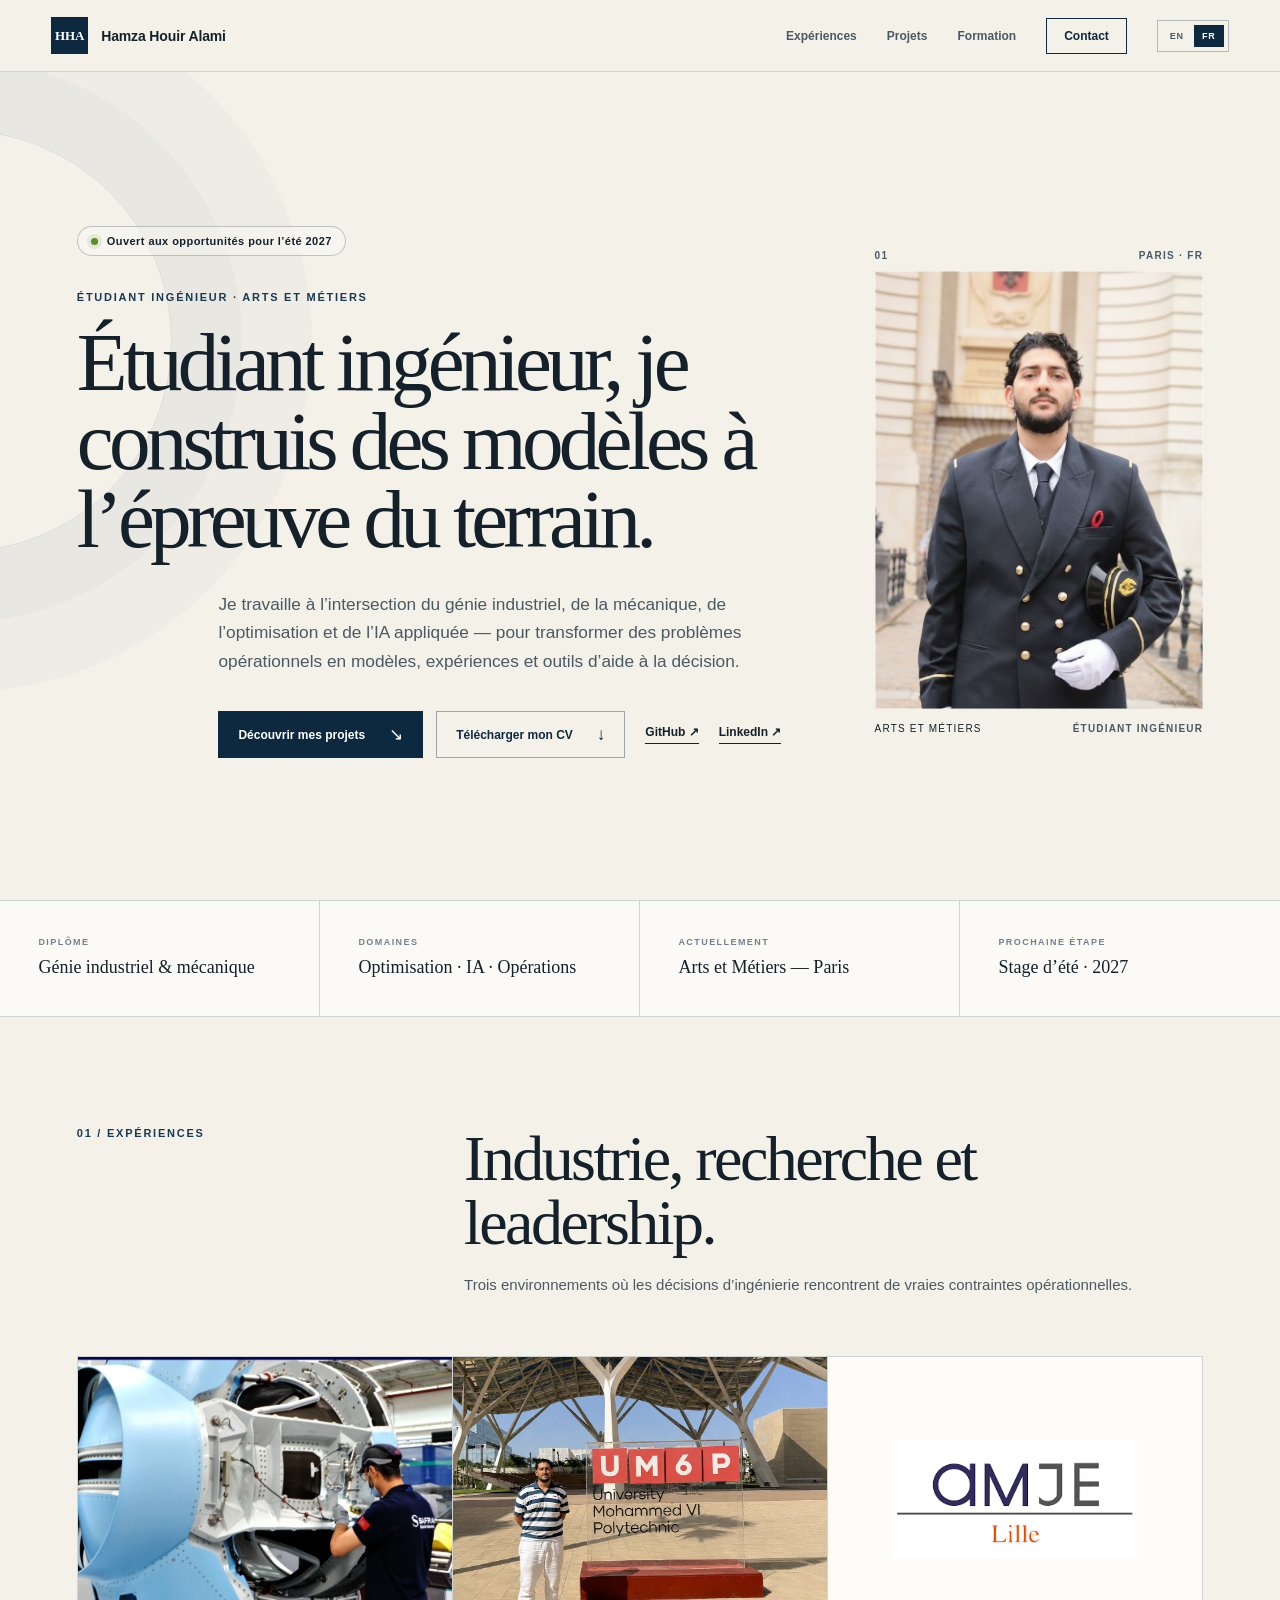
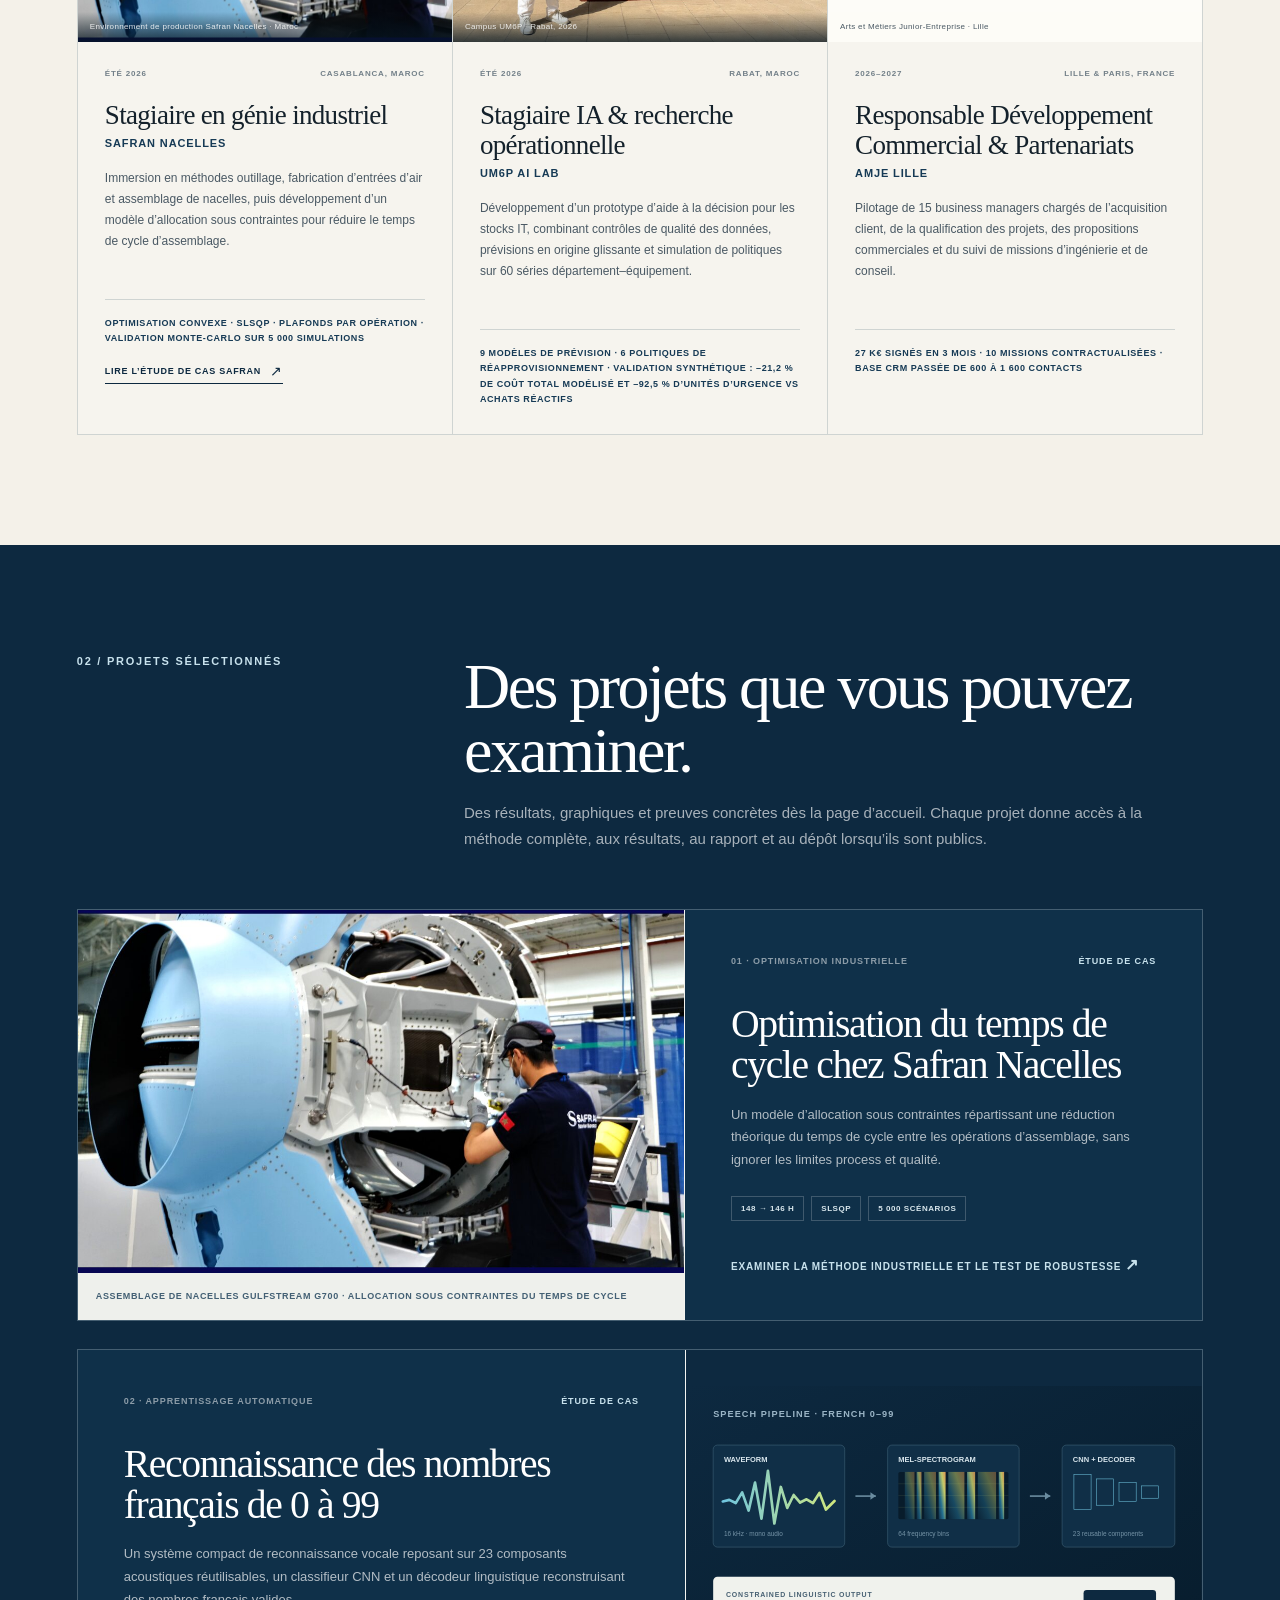
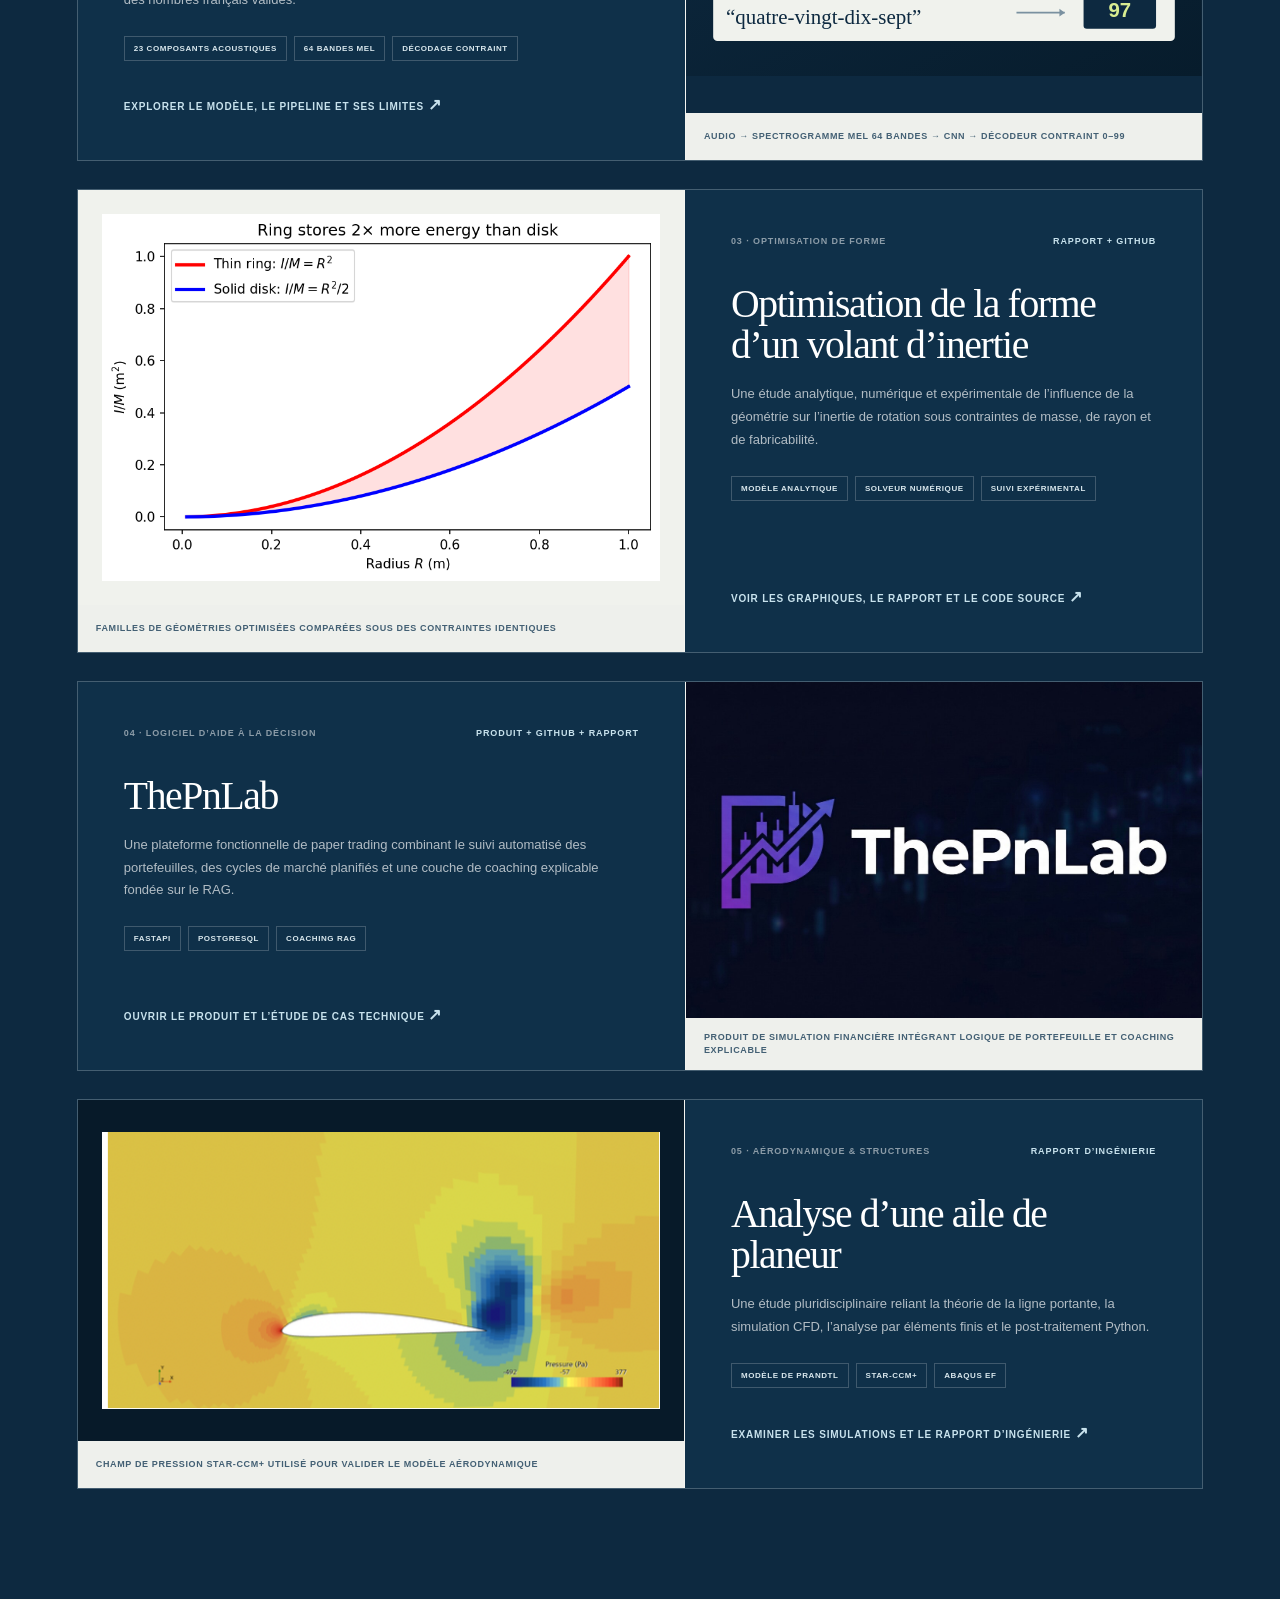
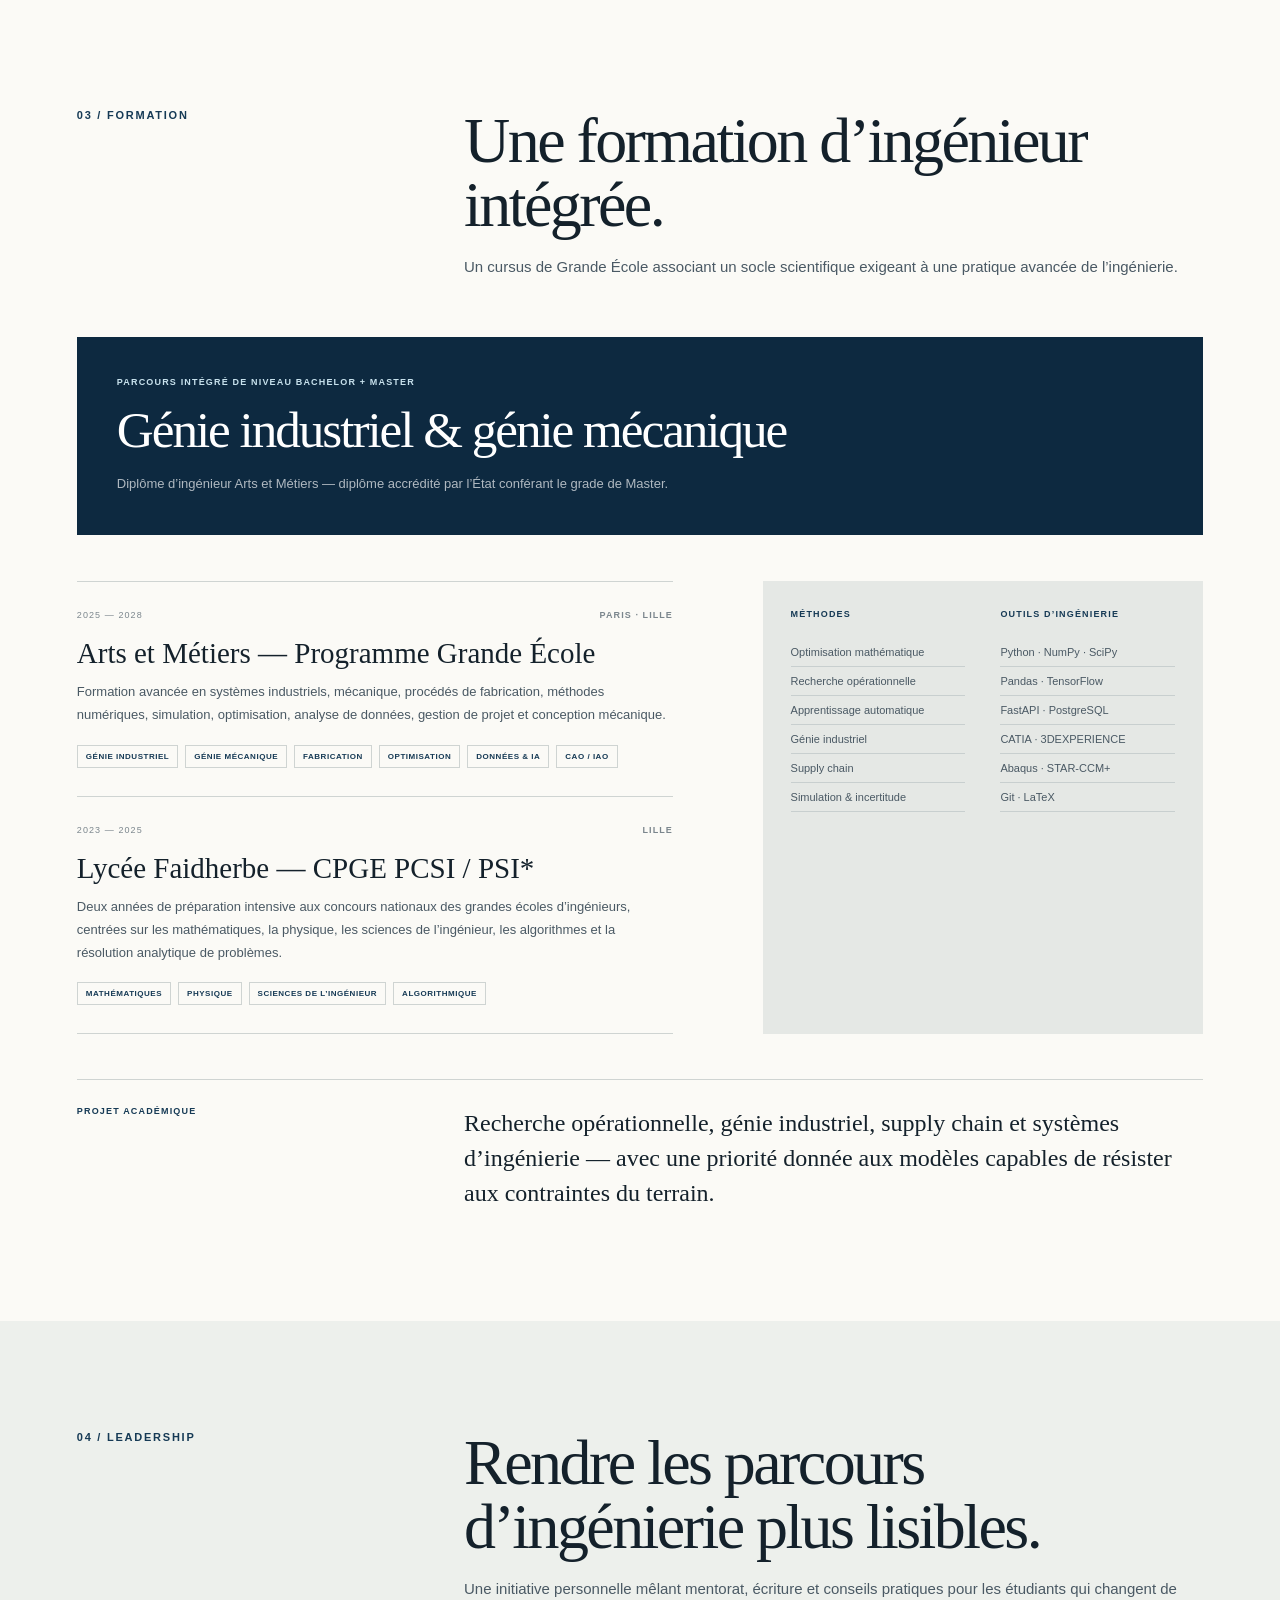
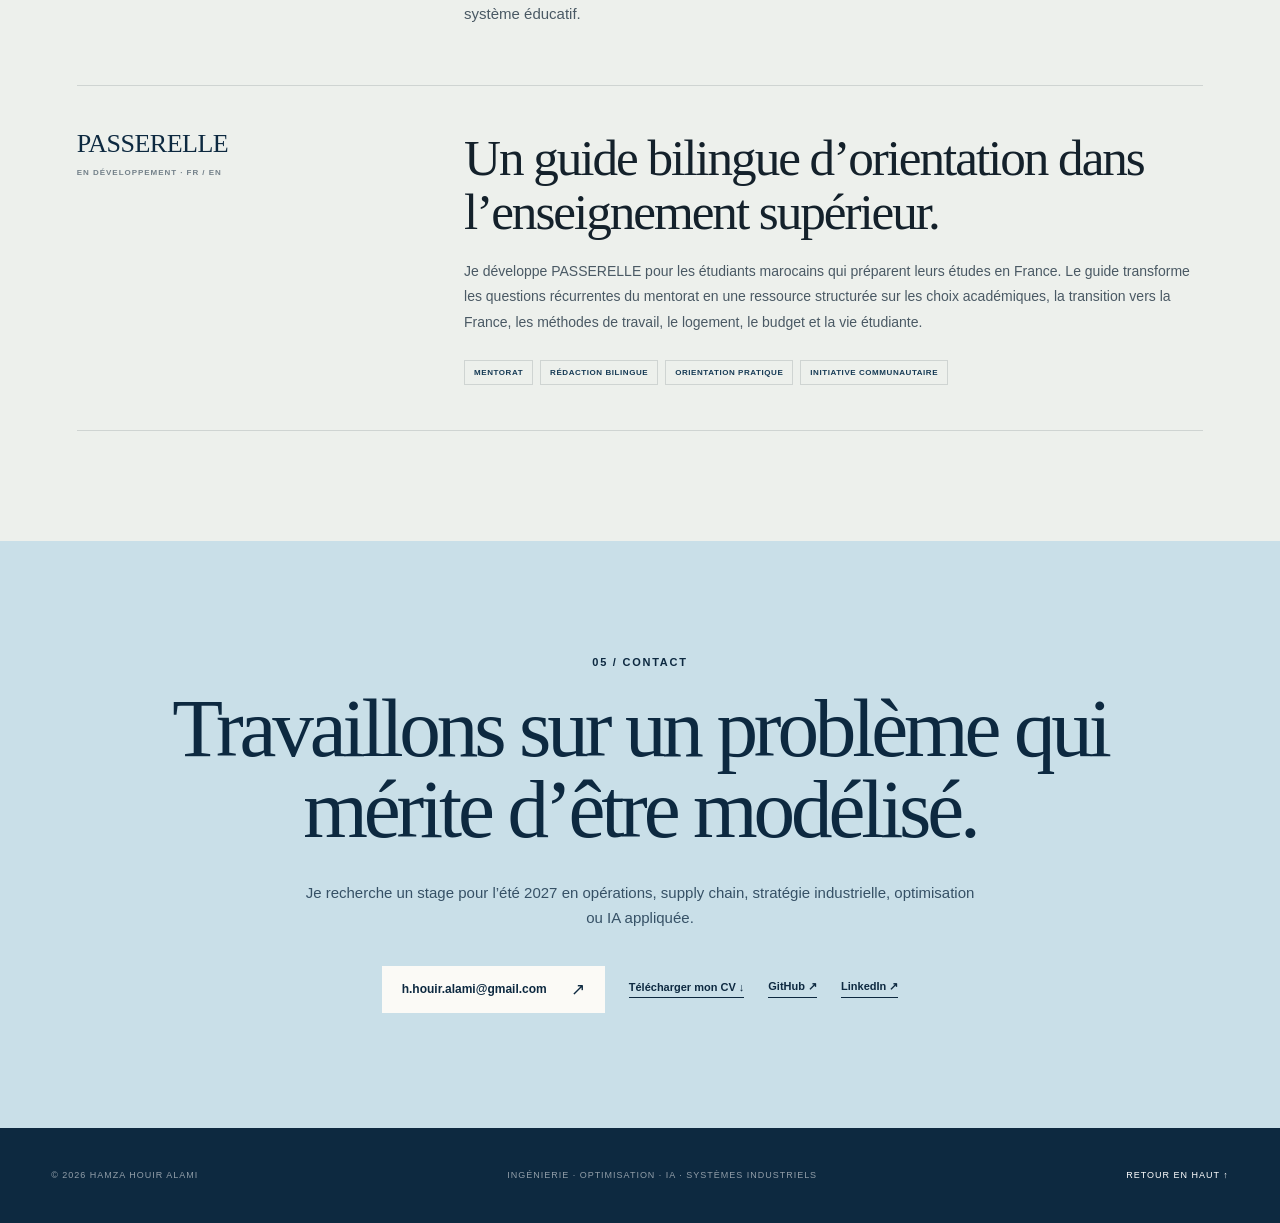
==== commit 0d971732: "Strengthen portfolio evidence and case studies" ====
--- a/fr/index.html
+++ b/fr/index.html
@@ -15,7 +15,7 @@
   <link rel="alternate" hreflang="en" href="https://hamza-67.github.io/">
   <link rel="alternate" hreflang="fr" href="https://hamza-67.github.io/fr/">
   <link rel="alternate" hreflang="x-default" href="https://hamza-67.github.io/">
-  <link rel="stylesheet" href="../styles.css?v=7">
+  <link rel="stylesheet" href="../styles.css?v=8">
   <script type="application/ld+json">
   {
     "@context": "https://schema.org",
@@ -45,7 +45,7 @@
       <div class="hero-copy">
         <div class="status-pill"><i></i> Ouvert aux opportunités pour l’été 2027</div>
         <p class="kicker">Étudiant ingénieur · Arts et Métiers</p>
-        <h1>Étudiant ingénieur, j’améliore les décisions industrielles.</h1>
+        <h1>Étudiant ingénieur, je construis des modèles à l’épreuve du terrain.</h1>
         <p class="hero-lead">Je travaille à l’intersection du génie industriel, de la mécanique, de l’optimisation et de l’IA appliquée — pour transformer des problèmes opérationnels en modèles, expériences et outils d’aide à la décision.</p>
         <div class="hero-actions">
           <a class="button button-primary" href="#work">Découvrir mes projets <span>↘</span></a>
@@ -83,6 +83,7 @@
             <h3>Stagiaire en génie industriel</h3><p class="experience-org">Safran Nacelles</p>
             <p>Immersion en méthodes outillage, fabrication d’entrées d’air et assemblage de nacelles, puis développement d’un modèle d’allocation sous contraintes pour réduire le temps de cycle d’assemblage.</p>
             <strong>Optimisation convexe · SLSQP · plafonds par opération · validation Monte-Carlo sur 5 000 simulations</strong>
+            <a class="experience-case-link" href="projects/safran-optimization.html">Lire l’étude de cas Safran <span>↗</span></a>
           </div>
         </article>
 
@@ -93,9 +94,9 @@
           </figure>
           <div class="experience-card-copy">
             <div class="experience-meta"><span>Été 2026</span><span>Rabat, Maroc</span></div>
-            <h3>Stagiaire en recherche IA</h3><p class="experience-org">UM6P AI Lab</p>
-            <p>Contribution à un cycle de recherche appliquée couvrant la revue de littérature, la préparation des données, le développement de modèles, l’expérimentation et l’analyse.</p>
-            <strong>État de l’art · pipeline de données · expérimentations · rédaction scientifique</strong>
+            <h3>Stagiaire IA &amp; recherche opérationnelle</h3><p class="experience-org">UM6P AI Lab</p>
+            <p>Développement d’un prototype d’aide à la décision pour les stocks IT, combinant contrôles de qualité des données, prévisions en origine glissante et simulation de politiques sur 60 séries département–équipement.</p>
+            <strong>9 modèles de prévision · 6 politiques de réapprovisionnement · validation synthétique : –21,2 % de coût total modélisé et –92,5 % d’unités d’urgence vs achats réactifs</strong>
           </div>
         </article>
 
@@ -107,7 +108,7 @@
           <div class="experience-card-copy">
             <div class="experience-meta"><span>2026–2027</span><span>Lille &amp; Paris, France</span></div>
             <h3>Responsable Développement Commercial &amp; Partenariats</h3><p class="experience-org">AMJE Lille</p>
-            <p>Pilotage d’une équipe commerciale de 15 personnes, qualification de besoins industriels, cadrage de missions de conseil et coordination des propositions et du suivi client.</p>
+            <p>Pilotage de 15 business managers chargés de l’acquisition client, de la qualification des projets, des propositions commerciales et du suivi de missions d’ingénierie et de conseil.</p>
             <strong>27 k€ signés en 3 mois · 10 missions contractualisées · base CRM passée de 600 à 1 600 contacts</strong>
           </div>
         </article>
@@ -119,36 +120,44 @@
         <p>02 / Projets sélectionnés</p><h2>Des projets que vous pouvez examiner.</h2><span>Des résultats, graphiques et preuves concrètes dès la page d’accueil. Chaque projet donne accès à la méthode complète, aux résultats, au rapport et au dépôt lorsqu’ils sont publics.</span>
       </div>
       <div class="project-showcase">
-        <a class="project-feature" href="projects/speech-recognition.html">
+        <a class="project-feature" href="projects/safran-optimization.html">
+          <figure class="project-feature-media project-feature-photo">
+            <img src="../assets/experience-safran.jpg" alt="Environnement d’assemblage de nacelles d’avion Safran Nacelles" loading="lazy">
+            <figcaption>Assemblage de nacelles Gulfstream G700 · allocation sous contraintes du temps de cycle</figcaption>
+          </figure>
+          <div class="project-feature-copy"><div class="project-feature-meta"><span>01 · Optimisation industrielle</span><b>Étude de cas</b></div><h3>Optimisation du temps de cycle chez Safran Nacelles</h3><p>Un modèle d’allocation sous contraintes répartissant une réduction théorique du temps de cycle entre les opérations d’assemblage, sans ignorer les limites process et qualité.</p><ul><li>148 → 146 h</li><li>SLSQP</li><li>5 000 scénarios</li></ul><strong>Examiner la méthode industrielle et le test de robustesse <em>↗</em></strong></div>
+        </a>
+
+        <a class="project-feature project-feature-reverse project-feature-cnn" href="projects/speech-recognition.html">
           <figure class="project-feature-media project-feature-graphic">
             <img src="../assets/cnn-mel-pipeline.svg" alt="Onde audio transformée en spectrogramme mel puis décodée par un CNN" loading="lazy">
             <figcaption>Audio → spectrogramme mel 64 bandes → CNN → décodeur contraint 0–99</figcaption>
           </figure>
-          <div class="project-feature-copy"><div class="project-feature-meta"><span>01 · Apprentissage automatique</span><b>Étude de cas</b></div><h3>Reconnaissance des nombres français de 0 à 99</h3><p>Un système compact de reconnaissance vocale reposant sur 23 composants acoustiques réutilisables, un classifieur CNN et un décodeur linguistique reconstruisant des nombres français valides.</p><ul><li>23 composants acoustiques</li><li>64 bandes mel</li><li>Décodage contraint</li></ul><strong>Explorer le modèle, le pipeline et ses limites <em>↗</em></strong></div>
-        </a>
-
-        <a class="project-feature project-feature-reverse" href="projects/flywheel.html">
+          <div class="project-feature-copy"><div class="project-feature-meta"><span>02 · Apprentissage automatique</span><b>Étude de cas</b></div><h3>Reconnaissance des nombres français de 0 à 99</h3><p>Un système compact de reconnaissance vocale reposant sur 23 composants acoustiques réutilisables, un classifieur CNN et un décodeur linguistique reconstruisant des nombres français valides.</p><ul><li>23 composants acoustiques</li><li>64 bandes mel</li><li>Décodage contraint</li></ul><strong>Explorer le modèle, le pipeline et ses limites <em>↗</em></strong></div>
+        </a>
+
+        <a class="project-feature" href="projects/flywheel.html">
           <figure class="project-feature-media project-feature-graphic">
             <img src="../assets/flywheel-shapes.png" alt="Comparaison de géométries optimisées de volant d’inertie" loading="lazy">
             <figcaption>Familles de géométries optimisées comparées sous des contraintes identiques</figcaption>
           </figure>
-          <div class="project-feature-copy"><div class="project-feature-meta"><span>02 · Optimisation de forme</span><b>Rapport + GitHub</b></div><h3>Optimisation de la forme d’un volant d’inertie</h3><p>Une étude analytique, numérique et expérimentale de l’influence de la géométrie sur l’inertie de rotation sous contraintes de masse, de rayon et de fabricabilité.</p><ul><li>Modèle analytique</li><li>Solveur numérique</li><li>Suivi expérimental</li></ul><strong>Voir les graphiques, le rapport et le code source <em>↗</em></strong></div>
-        </a>
-
-        <a class="project-feature" href="projects/thepnlab.html">
+          <div class="project-feature-copy"><div class="project-feature-meta"><span>03 · Optimisation de forme</span><b>Rapport + GitHub</b></div><h3>Optimisation de la forme d’un volant d’inertie</h3><p>Une étude analytique, numérique et expérimentale de l’influence de la géométrie sur l’inertie de rotation sous contraintes de masse, de rayon et de fabricabilité.</p><ul><li>Modèle analytique</li><li>Solveur numérique</li><li>Suivi expérimental</li></ul><strong>Voir les graphiques, le rapport et le code source <em>↗</em></strong></div>
+        </a>
+
+        <a class="project-feature project-feature-reverse" href="projects/thepnlab.html">
           <figure class="project-feature-media project-feature-photo">
             <img src="../assets/thepnlab-cover.jpg" alt="Interface de la plateforme de simulation ThePnLab" loading="lazy">
             <figcaption>Produit de simulation financière intégrant logique de portefeuille et coaching explicable</figcaption>
           </figure>
-          <div class="project-feature-copy"><div class="project-feature-meta"><span>03 · Logiciel d’aide à la décision</span><b>Produit + GitHub + rapport</b></div><h3>ThePnLab</h3><p>Une plateforme fonctionnelle de paper trading combinant le suivi automatisé des portefeuilles, des cycles de marché planifiés et une couche de coaching explicable fondée sur le RAG.</p><ul><li>FastAPI</li><li>PostgreSQL</li><li>Coaching RAG</li></ul><strong>Ouvrir le produit et l’étude de cas technique <em>↗</em></strong></div>
-        </a>
-
-        <a class="project-feature project-feature-reverse" href="projects/glider.html">
+          <div class="project-feature-copy"><div class="project-feature-meta"><span>04 · Logiciel d’aide à la décision</span><b>Produit + GitHub + rapport</b></div><h3>ThePnLab</h3><p>Une plateforme fonctionnelle de paper trading combinant le suivi automatisé des portefeuilles, des cycles de marché planifiés et une couche de coaching explicable fondée sur le RAG.</p><ul><li>FastAPI</li><li>PostgreSQL</li><li>Coaching RAG</li></ul><strong>Ouvrir le produit et l’étude de cas technique <em>↗</em></strong></div>
+        </a>
+
+        <a class="project-feature" href="projects/glider.html">
           <figure class="project-feature-media project-feature-graphic project-feature-dark">
             <img src="../assets/glider-cfd.png" alt="Distribution de pression STAR-CCM+ autour d’une aile de planeur" loading="lazy">
             <figcaption>Champ de pression STAR-CCM+ utilisé pour valider le modèle aérodynamique</figcaption>
           </figure>
-          <div class="project-feature-copy"><div class="project-feature-meta"><span>04 · Aérodynamique &amp; structures</span><b>Rapport d’ingénierie</b></div><h3>Analyse d’une aile de planeur</h3><p>Une étude pluridisciplinaire reliant la théorie de la ligne portante, la simulation CFD, l’analyse par éléments finis et le post-traitement Python.</p><ul><li>Modèle de Prandtl</li><li>STAR-CCM+</li><li>Abaqus EF</li></ul><strong>Examiner les simulations et le rapport d’ingénierie <em>↗</em></strong></div>
+          <div class="project-feature-copy"><div class="project-feature-meta"><span>05 · Aérodynamique &amp; structures</span><b>Rapport d’ingénierie</b></div><h3>Analyse d’une aile de planeur</h3><p>Une étude pluridisciplinaire reliant la théorie de la ligne portante, la simulation CFD, l’analyse par éléments finis et le post-traitement Python.</p><ul><li>Modèle de Prandtl</li><li>STAR-CCM+</li><li>Abaqus EF</li></ul><strong>Examiner les simulations et le rapport d’ingénierie <em>↗</em></strong></div>
         </a>
       </div>
     </section>
@@ -179,8 +188,16 @@
       <div class="graduate-note"><span>Projet académique</span><p>Recherche opérationnelle, génie industriel, supply chain et systèmes d’ingénierie — avec une priorité donnée aux modèles capables de résister aux contraintes du terrain.</p></div>
     </section>
 
+    <section class="section leadership-section" id="leadership">
+      <div class="section-heading"><p>04 / Leadership</p><h2>Rendre les parcours d’ingénierie plus lisibles.</h2><span>Une initiative personnelle mêlant mentorat, écriture et conseils pratiques pour les étudiants qui changent de système éducatif.</span></div>
+      <article class="initiative-card">
+        <div class="initiative-index"><span>PASSERELLE</span><b>En développement · FR / EN</b></div>
+        <div class="initiative-copy"><h3>Un guide bilingue d’orientation dans l’enseignement supérieur.</h3><p>Je développe PASSERELLE pour les étudiants marocains qui préparent leurs études en France. Le guide transforme les questions récurrentes du mentorat en une ressource structurée sur les choix académiques, la transition vers la France, les méthodes de travail, le logement, le budget et la vie étudiante.</p><ul><li>Mentorat</li><li>Rédaction bilingue</li><li>Orientation pratique</li><li>Initiative communautaire</li></ul></div>
+      </article>
+    </section>
+
     <section class="contact-section" id="contact">
-      <p>04 / Contact</p><h2>Travaillons sur un problème qui mérite d’être modélisé.</h2><p class="contact-copy">Je recherche un stage pour l’été 2027 en opérations, supply chain, stratégie industrielle, optimisation ou IA appliquée.</p>
+      <p>05 / Contact</p><h2>Travaillons sur un problème qui mérite d’être modélisé.</h2><p class="contact-copy">Je recherche un stage pour l’été 2027 en opérations, supply chain, stratégie industrielle, optimisation ou IA appliquée.</p>
       <div class="contact-actions"><a class="button button-light" href="mailto:h.houir.alami@gmail.com">h.houir.alami@gmail.com <span>↗</span></a><a href="../assets/Hamza_Houir_Alami_CV.pdf" download>Télécharger mon CV ↓</a><a href="https://github.com/Hamza-67" target="_blank" rel="noreferrer">GitHub ↗</a><a href="https://fr.linkedin.com/in/hamza-houir-alami-016a88372" target="_blank" rel="noreferrer">LinkedIn ↗</a></div>
     </section>
   </main>
--- a/styles.css
+++ b/styles.css
@@ -89,6 +89,8 @@
 .experience-org { margin: 0 0 19px; color: var(--navy-2); font-size: 11px; font-weight: 800; text-transform: uppercase; letter-spacing: .08em; }
 .experience-card-copy > p:not(.experience-org) { min-height: 112px; margin: 0 0 19px; color: var(--ink-soft); font-size: 12px; line-height: 1.75; }
 .experience-card-copy > strong { display: block; padding-top: 16px; border-top: 1px solid var(--line); color: var(--navy-2); font-size: 9px; line-height: 1.7; text-transform: uppercase; letter-spacing: .065em; }
+.experience-case-link { margin-top: 17px; display: inline-flex; align-items: center; gap: 9px; color: var(--navy); font-size: 9px; font-weight: 800; letter-spacing: .08em; text-transform: uppercase; border-bottom: 1px solid var(--navy); padding-bottom: 4px; }
+.experience-case-link span { font-size: 14px; font-weight: 400; }
 
 .work-section { background: var(--navy); color: white; }
 .section-heading.light > p { color: var(--blue-light); }
@@ -100,7 +102,7 @@
 .project-feature-media { position: relative; min-width: 0; margin: 0; display: grid; grid-template-rows: 1fr auto; overflow: hidden; border-right: 1px solid rgba(255,255,255,.16); background: #f0f2ed; }
 .project-feature-media img { width: 100%; height: 100%; min-height: 320px; object-fit: cover; }
 .project-feature-graphic img { padding: 24px; object-fit: contain; background: #f0f2ed; }
-.project-feature:first-child .project-feature-graphic img { padding: 0; background: #0d2940; }
+.project-feature-cnn .project-feature-graphic img { padding: 0; background: #0d2940; }
 .project-feature-dark img { background: #071a29; }
 .project-feature-media figcaption { min-height: 47px; padding: 13px 18px; display: flex; align-items: center; color: #436074; background: #eef0ec; font-size: 9px; font-weight: 800; line-height: 1.4; letter-spacing: .07em; text-transform: uppercase; }
 .project-feature-copy { min-width: 0; padding: 46px; display: flex; flex-direction: column; }
@@ -135,6 +137,16 @@
 .graduate-note { max-width: 1180px; margin: 45px auto 0; padding: 26px 0 0; display: grid; grid-template-columns: .42fr 1fr; gap: 6vw; border-top: 1px solid var(--line); }
 .graduate-note span { color: var(--navy-2); font-size: 9px; font-weight: 800; text-transform: uppercase; letter-spacing: .13em; }
 .graduate-note p { max-width: 780px; margin: 0; font: 400 24px/1.45 var(--serif); }
+
+.leadership-section { background: #edf0ec; }
+.initiative-card { max-width: 1180px; margin: 0 auto; display: grid; grid-template-columns: .42fr 1fr; gap: 6vw; padding: 45px 0; border-top: 1px solid var(--line); border-bottom: 1px solid var(--line); }
+.initiative-index { display: flex; flex-direction: column; gap: 11px; color: var(--navy); }
+.initiative-index span { font: 400 26px/1 var(--serif); letter-spacing: -.02em; }
+.initiative-index b { color: #738089; font-size: 8px; letter-spacing: .12em; text-transform: uppercase; }
+.initiative-copy h3 { max-width: 760px; margin: 0 0 20px; font: 400 clamp(36px,4vw,56px)/1.06 var(--serif); letter-spacing: -.04em; }
+.initiative-copy p { max-width: 800px; margin: 0; color: var(--ink-soft); font-size: 14px; line-height: 1.8; }
+.initiative-copy ul { display: flex; flex-wrap: wrap; gap: 7px; margin: 25px 0 0; padding: 0; list-style: none; }
+.initiative-copy li { padding: 7px 9px; border: 1px solid var(--line); color: var(--navy-2); font-size: 8px; font-weight: 800; letter-spacing: .07em; text-transform: uppercase; }
 
 .contact-section { padding: 115px 6vw; text-align: center; background: #c9dfe8; color: var(--navy); }
 .contact-section > p:first-child { color: var(--navy); }
@@ -198,6 +210,7 @@
   .skills-panel { padding: 22px; gap: 23px; }
   .graduate-note { display: block; }
   .graduate-note p { margin-top: 18px; font-size: 21px; }
+  .initiative-card { grid-template-columns: 1fr; gap: 30px; padding: 34px 0; }
   .contact-section { padding: 85px 22px; }
   footer { padding: 30px 22px; flex-direction: column; align-items: flex-start; }
 }
